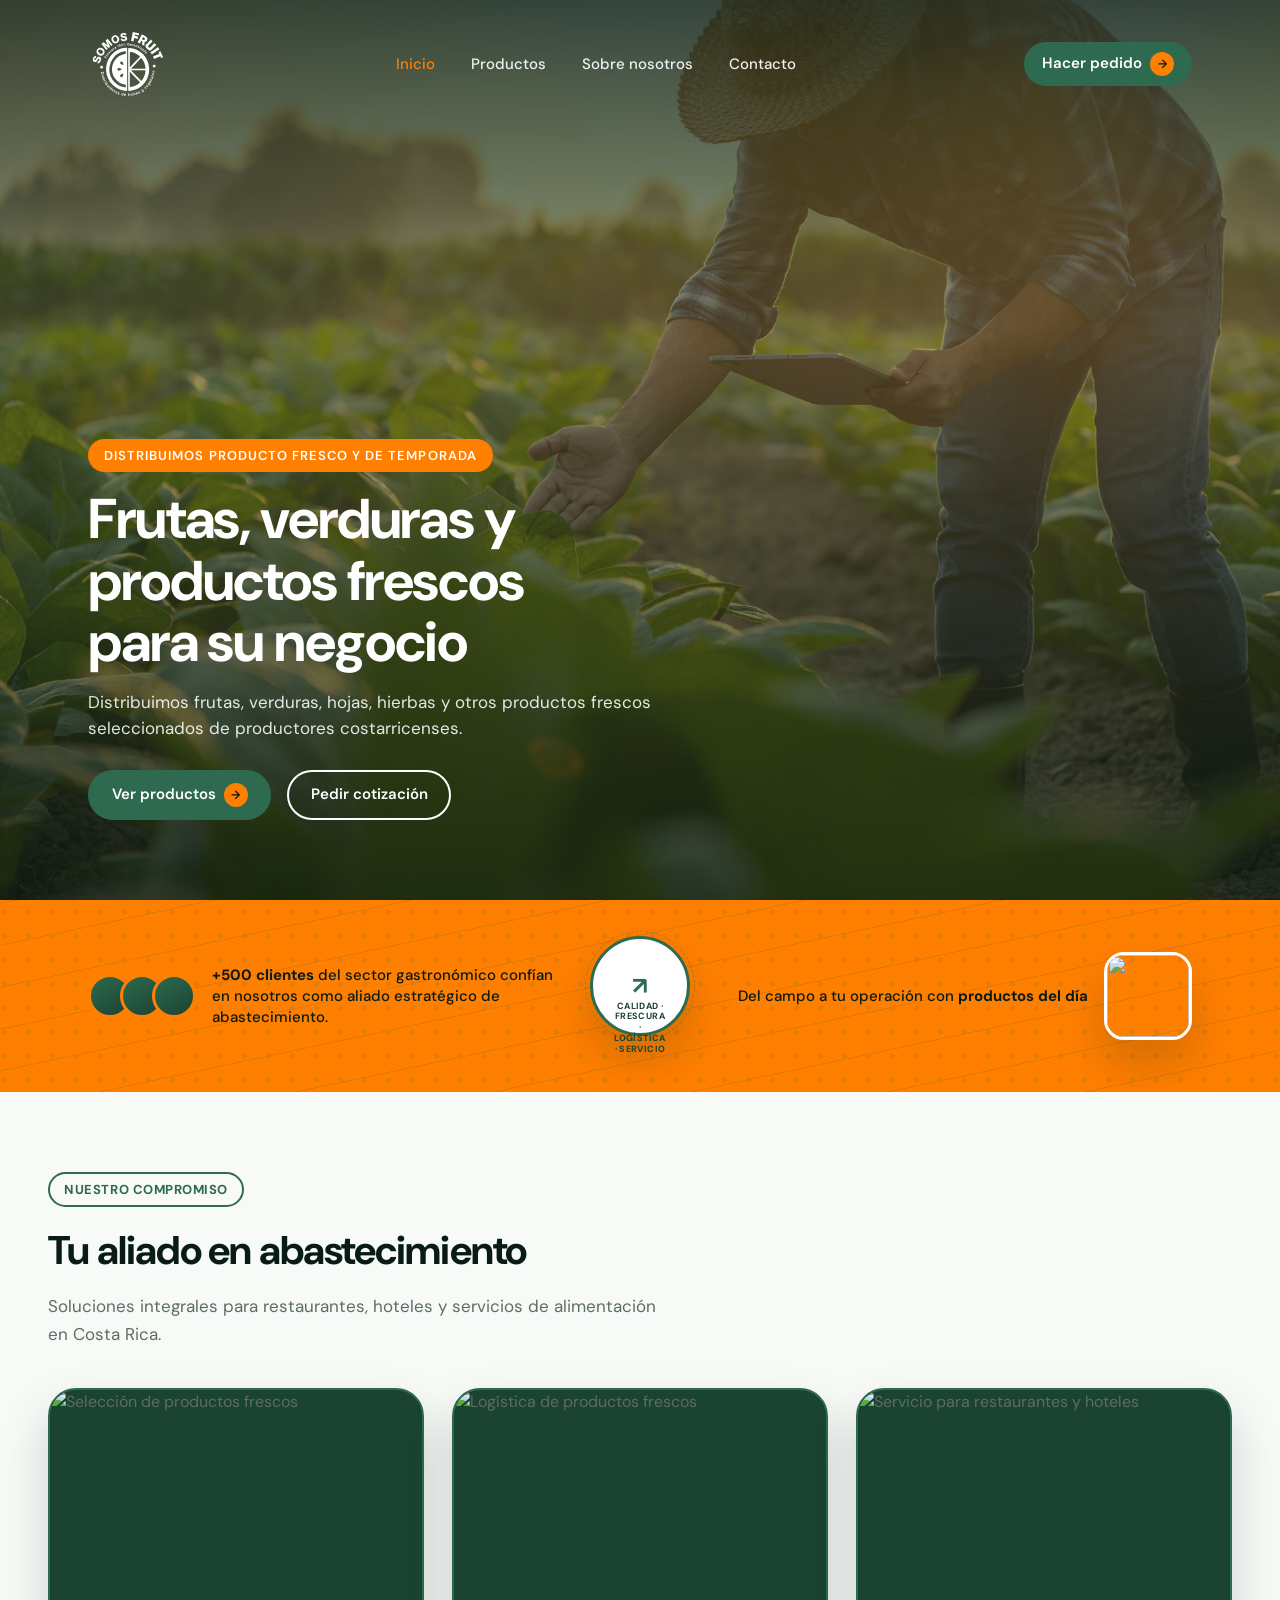
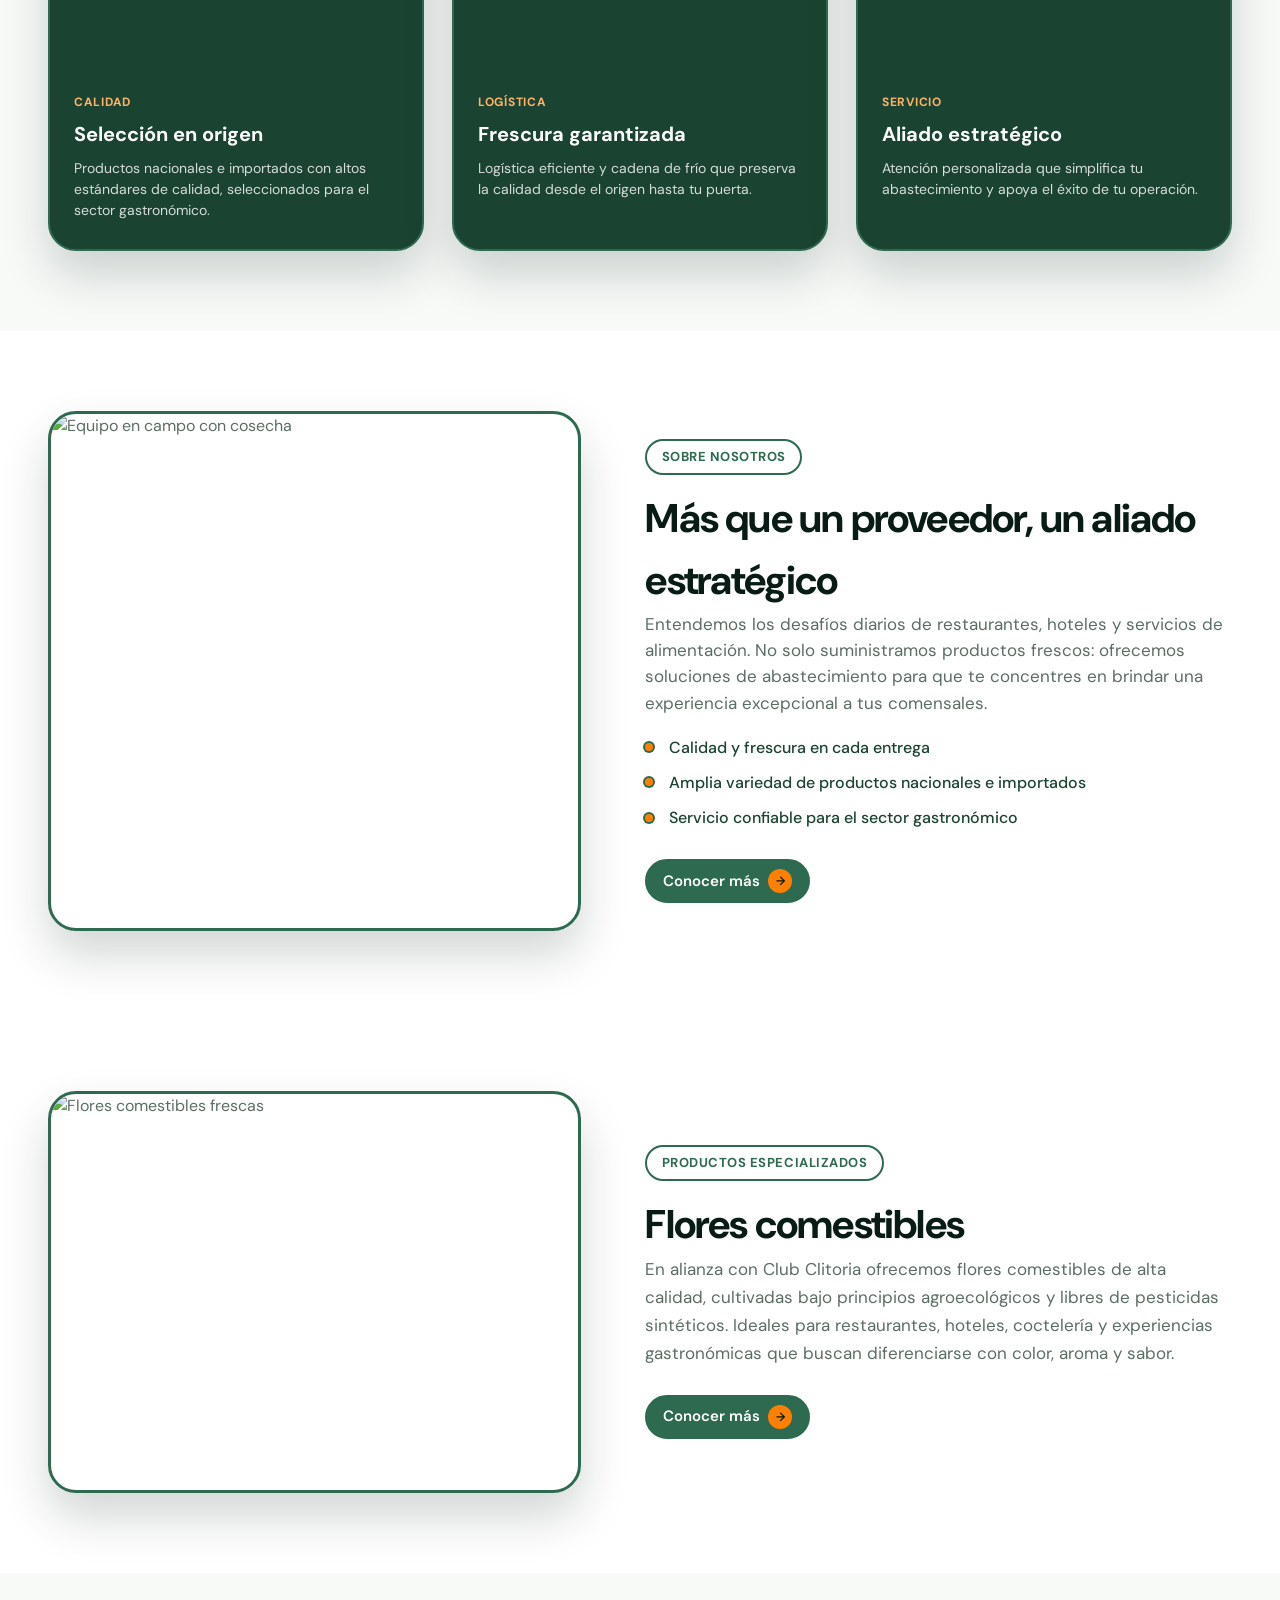
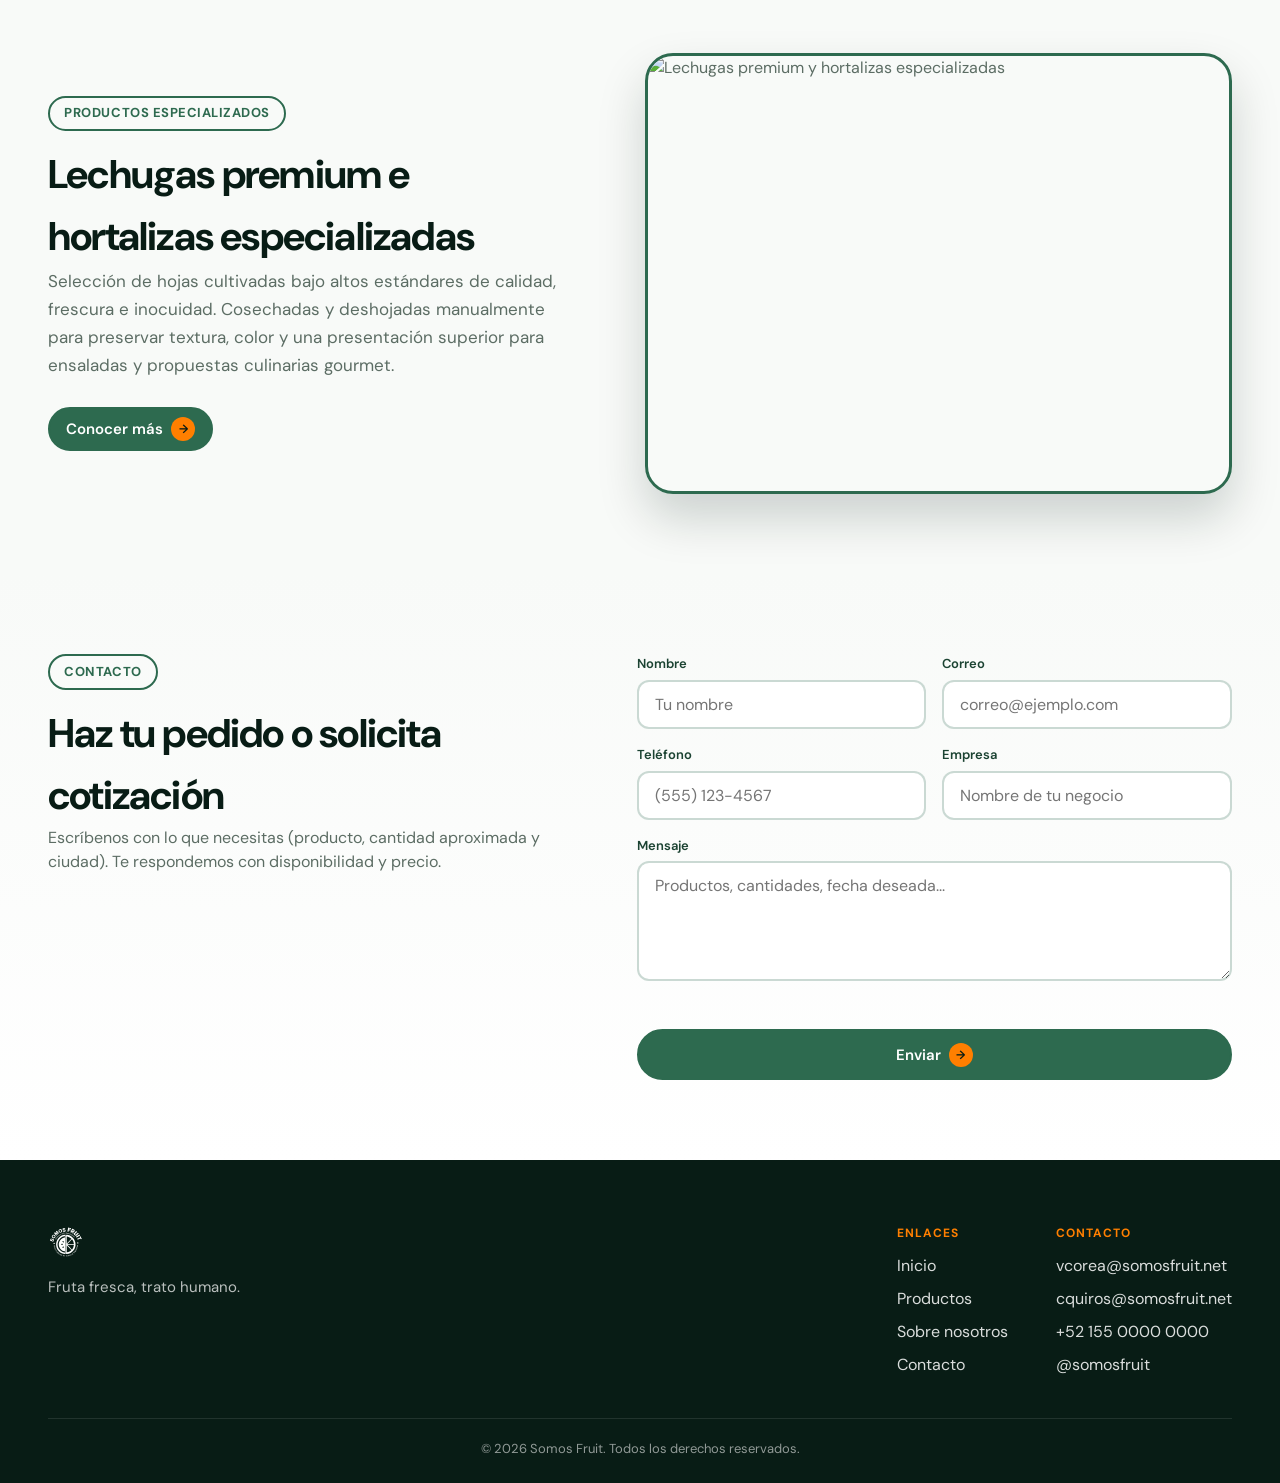
==== index.html @ c52de26c "Initial commit: Somos Fruit website and product catalog Static multi-page site for Costa Rican produ" ====
<!DOCTYPE html>
<html lang="es">
  <head>
    <meta charset="UTF-8" />
    <meta name="viewport" content="width=device-width, initial-scale=1.0" />
    <title>Somos Fruit — Fruta fresca y natural</title>
    <link rel="preconnect" href="https://fonts.googleapis.com" />
    <link rel="preconnect" href="https://fonts.gstatic.com" crossorigin />
    <link
      href="https://fonts.googleapis.com/css2?family=DM+Sans:ital,opsz,wght@0,9..40,400;0,9..40,500;0,9..40,600;0,9..40,700;1,9..40,400&display=swap"
      rel="stylesheet"
    />
    <link rel="stylesheet" href="styles.css" />
    <script src="https://js.hcaptcha.com/1/api.js" async defer></script>
  </head>
  <body>
    <header class="site-header" id="inicio">
      <nav class="nav" aria-label="Principal">
        <div class="nav__inner">
          <a href="index.html" class="nav__logo">
            <img src="Logo-Somos-Blanco.svg" alt="Somos Fruit" class="nav__logo-img" />
          </a>
          <a href="#contacto" class="nav__cta btn btn--primary">
            Hacer pedido
            <span class="btn__arrow" aria-hidden="true">→</span>
          </a>
          <button
            type="button"
            class="nav__toggle"
            aria-expanded="false"
            aria-controls="nav-menu"
            aria-label="Abrir menú"
          >
            <span></span><span></span><span></span>
          </button>
          <ul class="nav__links" id="nav-menu">
            <li><a href="#inicio" class="is-active">Inicio</a></li>
            <li><a href="productos.html">Productos</a></li>
            <li><a href="sobre-nosotros.html">Sobre nosotros</a></li>
            <li><a href="contacto.html">Contacto</a></li>
            <li class="nav__links-cta">
              <a href="contacto.html" class="btn btn--primary nav__cta-mobile">
                Hacer pedido
                <span class="btn__arrow" aria-hidden="true">→</span>
              </a>
            </li>
          </ul>
        </div>
      </nav>

      <section class="hero">
        <div class="hero__overlay"></div>
        <div class="hero__wrapper">
          <div class="hero__inner">
            <p class="hero__badge animate-on-scroll">Distribuimos producto fresco y de temporada</p>
            <h1 class="hero__title animate-on-scroll">Frutas, verduras y productos frescos <br> para su negocio
            </h1>
            <p class="hero__subtitle animate-on-scroll">
              Distribuimos frutas, verduras, hojas, hierbas y otros productos frescos seleccionados de productores costarricenses.
            </p>
            <div class="hero__actions animate-on-scroll">
              <a href="productos.html" class="btn btn--primary btn--lg">
                Ver productos
                <span class="btn__arrow" aria-hidden="true">→</span>
              </a>
              <a href="#contacto" class="btn btn--outline btn--lg">Pedir cotización</a>
            </div>
          </div>
        </div>
      </section>
    </header>

    <section class="values" aria-labelledby="values-heading">
      <div class="values__pattern" aria-hidden="true"></div>
      <div class="values__inner">
        <div class="values__block values__block--trust animate-on-scroll">
          <div class="values__avatars" aria-hidden="true">
            <span class="values__avatar"></span>
            <span class="values__avatar"></span>
            <span class="values__avatar"></span>
          </div>
          <p id="values-heading" class="values__text">
            <strong>+500 clientes</strong> del sector gastronómico confían en nosotros como aliado estratégico de abastecimiento.
          </p>
        </div>
        <div class="values__badge-wrap animate-on-scroll" aria-hidden="true">
          <div class="values__badge-circle">
            <span class="values__badge-center">↗</span>
            <span class="values__badge-caption">Calidad · Frescura · Logística · Servicio</span>
          </div>
        </div>
        <div class="values__block values__block--life animate-on-scroll">
          <p class="values__text values__text--right">
            Del campo a tu operación con <strong>productos del día</strong>
          </p>
          <div class="values__thumb">
            <img
              src="https://images.unsplash.com/photo-1610832958506-aa56368176cf?w=200&h=200&fit=crop&q=80"
              alt=""
              width="88"
              height="88"
              loading="lazy"
            />
          </div>
        </div>
      </div>
    </section>

    <section class="section products" id="productos">
      <div class="section__container">
        <div class="section__head animate-on-scroll">
          <p class="section__label">NUESTRO COMPROMISO</p>
          <h2 class="section__title">Tu aliado en abastecimiento</h2>
          <p class="section__subtitle">
            Soluciones integrales para restaurantes, hoteles y servicios de alimentación en Costa Rica.
          </p>
        </div>
        <div class="cards">
        <article class="card animate-on-scroll">
          <div class="card__media">
            <img
              src="https://images.unsplash.com/photo-1464226184884-fa280b87c399?w=600&h=400&fit=crop&q=80"
              alt="Selección de productos frescos"
              width="600"
              height="400"
              loading="lazy"
            />
          </div>
          <div class="card__body">
            <p class="card__tag">Calidad</p>
            <h3 class="card__title">Selección en origen</h3>
            <p class="card__desc">
              Productos nacionales e importados con altos estándares de calidad, seleccionados para el sector gastronómico.
            </p>
          </div>
        </article>
        <article class="card animate-on-scroll">
          <div class="card__media">
            <img
              src="https://images.unsplash.com/photo-1542838132-92c53300491e?w=600&h=400&fit=crop&q=80"
              alt="Logística de productos frescos"
              width="600"
              height="400"
              loading="lazy"
            />
          </div>
          <div class="card__body">
            <p class="card__tag">Logística</p>
            <h3 class="card__title">Frescura garantizada</h3>
            <p class="card__desc">
              Logística eficiente y cadena de frío que preserva la calidad desde el origen hasta tu puerta.
            </p>
          </div>
        </article>
        <article class="card animate-on-scroll">
          <div class="card__media">
            <img
              src="https://images.unsplash.com/photo-1559339352-11d035aa65de?w=600&h=400&fit=crop&q=80"
              alt="Servicio para restaurantes y hoteles"
              width="600"
              height="400"
              loading="lazy"
            />
          </div>
          <div class="card__body">
            <p class="card__tag">Servicio</p>
            <h3 class="card__title">Aliado estratégico</h3>
            <p class="card__desc">
              Atención personalizada que simplifica tu abastecimiento y apoya el éxito de tu operación.
            </p>
          </div>
        </article>
      </div>
      </div>
    </section>

    <section class="section about-preview" id="sobre-nosotros">
      <div class="section__container">
        <div class="about-preview__grid">
        <div class="about-preview__media animate-on-scroll">
          <img
            src="https://images.unsplash.com/photo-1464226184884-fa280b87c399?w=800&h=900&fit=crop&q=80"
            alt="Equipo en campo con cosecha"
            width="800"
            height="900"
            loading="lazy"
          />
        </div>
        <div class="about-preview__content animate-on-scroll">
          <p class="section__label">Sobre nosotros</p>
          <h2 class="section__title section__title--dark">Más que un proveedor, un aliado estratégico</h2>
          <p class="about-preview__lead">
            Entendemos los desafíos diarios de restaurantes, hoteles y servicios de alimentación.
            No solo suministramos productos frescos: ofrecemos soluciones de abastecimiento para
            que te concentres en brindar una experiencia excepcional a tus comensales.
          </p>
          <ul class="about-preview__list">
            <li>Calidad y frescura en cada entrega</li>
            <li>Amplia variedad de productos nacionales e importados</li>
            <li>Servicio confiable para el sector gastronómico</li>
          </ul>
          <a href="sobre-nosotros.html" class="btn btn--primary">
            Conocer más
            <span class="btn__arrow" aria-hidden="true">→</span>
          </a>
        </div>
      </div>
      </div>
    </section>

    <section class="section specialty-preview specialty-preview--flowers" id="flores-comestibles">
      <div class="section__container">
        <div class="specialty-preview__grid">
          <div class="specialty-preview__media animate-on-scroll">
            <img
              src="https://images.unsplash.com/photo-1490750967868-88aa4486c946?w=800&h=600&fit=crop&q=80"
              alt="Flores comestibles frescas"
              width="800"
              height="600"
              loading="lazy"
            />
          </div>
          <div class="specialty-preview__content animate-on-scroll">
            <p class="section__label">Productos especializados</p>
            <h2 class="section__title section__title--dark">Flores comestibles</h2>
            <p class="specialty-preview__text">
              En alianza con Club Clitoria ofrecemos flores comestibles de alta calidad,
              cultivadas bajo principios agroecológicos y libres de pesticidas sintéticos.
              Ideales para restaurantes, hoteles, coctelería y experiencias gastronómicas que
              buscan diferenciarse con color, aroma y sabor.
            </p>
            <a href="productos-especializados.html#flores-comestibles" class="btn btn--primary">
              Conocer más
              <span class="btn__arrow" aria-hidden="true">→</span>
            </a>
          </div>
        </div>
      </div>
    </section>

    <section class="section specialty-preview specialty-preview--alt specialty-preview--greens" id="lechugas-premium">
      <div class="section__container">
        <div class="specialty-preview__grid specialty-preview__grid--reverse">
          <div class="specialty-preview__media animate-on-scroll">
            <img
              src="https://images.unsplash.com/photo-1622206151226-18ca2c9ab4a1?w=800&h=600&fit=crop&q=80"
              alt="Lechugas premium y hortalizas especializadas"
              width="800"
              height="600"
              loading="lazy"
            />
          </div>
          <div class="specialty-preview__content animate-on-scroll">
            <p class="section__label">Productos especializados</p>
            <h2 class="section__title section__title--dark">Lechugas premium e hortalizas especializadas</h2>
            <p class="specialty-preview__text">
              Selección de hojas cultivadas bajo altos estándares de calidad, frescura e inocuidad.
              Cosechadas y deshojadas manualmente para preservar textura, color y una presentación
              superior para ensaladas y propuestas culinarias gourmet.
            </p>
            <a href="productos-especializados.html#lechugas-premium" class="btn btn--primary">
              Conocer más
              <span class="btn__arrow" aria-hidden="true">→</span>
            </a>
          </div>
        </div>
      </div>
    </section>

    <section class="section contact" id="contacto">
      <div class="contact__inner">
        <div class="contact__intro animate-on-scroll">
          <p class="section__label">Contacto</p>
          <h2 class="section__title section__title--dark">Haz tu pedido o solicita cotización</h2>
          <p class="contact__text">
            Escríbenos con lo que necesitas (producto, cantidad aproximada y ciudad). Te
            respondemos con disponibilidad y precio.
          </p>
        </div>
        <form class="contact__form animate-on-scroll" action="#" method="post" id="home-contact-form">
          <label class="field">
            <span class="field__label">Nombre</span>
            <input type="text" name="nombre" required autocomplete="name" placeholder="Tu nombre" />
          </label>
          <label class="field">
            <span class="field__label">Correo</span>
            <input
              type="email"
              name="email"
              required
              autocomplete="email"
              placeholder="correo@ejemplo.com"
            />
          </label>
          <label class="field">
            <span class="field__label">Teléfono</span>
            <input
              type="tel"
              name="telefono"
              required
              autocomplete="tel"
              placeholder="(555) 123-4567"
            />
          </label>
          <label class="field">
            <span class="field__label">Empresa</span>
            <input
              type="text"
              name="empresa"
              required
              autocomplete="organization"
              placeholder="Nombre de tu negocio"
            />
          </label>
          <label class="field field--full">
            <span class="field__label">Mensaje</span>
            <textarea name="mensaje" rows="4" required placeholder="Productos, cantidades, fecha deseada..."></textarea>
          </label>
          
          <div class="h-captcha field--full" data-sitekey="b0ec8d66-702e-4d8e-b1b2-dafee884635a"></div>
          
          <button type="submit" class="btn btn--primary btn--lg field--full">
            Enviar
            <span class="btn__arrow" aria-hidden="true">→</span>
          </button>
        </form>
      </div>
    </section>

    <footer class="footer">
      <div class="footer__inner">
        <div class="footer__brand">
          <a href="index.html" class="footer__logo">
            <img src="Logo-Somos-Blanco.svg" alt="Somos Fruit" class="footer__logo-img" />
          </a>
          <p class="footer__tagline">Fruta fresca, trato humano.</p>
        </div>
        <div class="footer__cols">
          <div>
            <p class="footer__heading">Enlaces</p>
            <ul class="footer__links">
              <li><a href="#inicio">Inicio</a></li>
              <li><a href="productos.html">Productos</a></li>
              <li><a href="sobre-nosotros.html">Sobre nosotros</a></li>
              <li><a href="contacto.html">Contacto</a></li>
            </ul>
          </div>
          <div>
            <p class="footer__heading">Contacto</p>
            <ul class="footer__links">
              <li><a href="mailto:vcorea@somosfruit.net">vcorea@somosfruit.net</a></li>
              <li><a href="mailto:cquiros@somosfruit.net">cquiros@somosfruit.net</a></li>
              <li><a href="tel:+525500000000">+52 155 0000 0000</a></li>
              <li><a href="https://instagram.com/somosfruit" target="_blank" rel="noopener">@somosfruit</a></li>
            </ul>
          </div>
        </div>
      </div>
      <p class="footer__legal">© <span id="year"></span> Somos Fruit. Todos los derechos reservados.</p>
    </footer>

    <script src="script.js"></script>
    <script>
      // Home contact form handling
      const homeContactForm = document.getElementById('home-contact-form');
      if (homeContactForm) {
        homeContactForm.addEventListener('submit', async function(e) {
          e.preventDefault();

          // Get hCaptcha response
          const hcaptchaResponse = hcaptcha.getResponse();
          
          if (!hcaptchaResponse) {
            alert('Por favor completa el captcha');
            return;
          }

          const formData = new FormData(homeContactForm);
          const submitBtn = homeContactForm.querySelector('button[type="submit"]');
          const originalText = submitBtn.innerHTML;

          submitBtn.disabled = true;
          submitBtn.textContent = 'Enviando...';

          const data = {
            nombre: formData.get('nombre'),
            email: formData.get('email'),
            telefono: formData.get('telefono'),
            empresa: formData.get('empresa'),
            mensaje: formData.get('mensaje')
          };

          // Use mailto as fallback
          const subject = encodeURIComponent(`Contacto desde web - ${data.nombre}`);
          const body = encodeURIComponent(`
Nombre: ${data.nombre}
Email: ${data.email}
Teléfono: ${data.telefono}
Empresa: ${data.empresa}

Mensaje:
${data.mensaje}
          `.trim());
          
          window.location.href = `mailto:vcorea@somosfruit.net?subject=${subject}&body=${body}`;
          
          setTimeout(() => {
            alert('Gracias por contactarnos. Te responderemos pronto.');
            homeContactForm.reset();
            hcaptcha.reset();
            submitBtn.disabled = false;
            submitBtn.innerHTML = originalText;
          }, 1000);
        });
      }
    </script>
  </body>
</html>
---- styles.css ----
:root {
  --green-dark: #1b4332;
  --green-mid: #2d6a4f;
  --green-deep: #081c15;
  --orange: #FF7F00;
  --orange-soft: #FFB366;
  --white: #ffffff;
  --gray-100: #f8faf8;
  --gray-600: #5c6d64;
  --radius-sm: 12px;
  --radius-md: 20px;
  --radius-lg: 28px;
  --font: "DM Sans", system-ui, sans-serif;
  --shadow-card: 0 24px 48px rgba(8, 28, 21, 0.18);
  --container-width: 1200px;
  --padding-x: clamp(1.25rem, 5vw, 3rem);
  --padding-y: clamp(3rem, 8vw, 5rem);
  --gap-section: clamp(2rem, 4vw, 2.5rem);
}

*,
*::before,
*::after {
  box-sizing: border-box;
}

html {
  scroll-behavior: smooth;
}

body {
  margin: 0;
  font-family: var(--font);
  font-size: 1rem;
  line-height: 1.55;
  color: var(--gray-600);
  background: var(--white);
  overflow-x: hidden;
}

/* ——— Scroll Animations ——— */
.animate-on-scroll {
  opacity: 0;
  transform: translateY(30px);
  transition: opacity 0.6s ease-out, transform 0.6s ease-out;
}

.animate-on-scroll.is-visible {
  opacity: 1;
  transform: translateY(0);
}

/* Stagger animations for child elements */
.animate-on-scroll:nth-child(1) { transition-delay: 0s; }
.animate-on-scroll:nth-child(2) { transition-delay: 0.1s; }
.animate-on-scroll:nth-child(3) { transition-delay: 0.2s; }
.animate-on-scroll:nth-child(4) { transition-delay: 0.3s; }
.animate-on-scroll:nth-child(5) { transition-delay: 0.4s; }
.animate-on-scroll:nth-child(6) { transition-delay: 0.5s; }

img {
  max-width: 100%;
  height: auto;
  display: block;
}

a {
  color: inherit;
  text-decoration: none;
}

ul {
  margin: 0;
  padding: 0;
  list-style: none;
}

/* ——— Header + Nav ——— */
.site-header {
  position: relative;
  min-height: 100vh;
  display: flex;
  flex-direction: column;
  background: var(--green-deep);
}

.nav {
  position: absolute;
  top: 0;
  left: 0;
  right: 0;
  z-index: 20;
  padding: 1.5rem 0;
}

@media (max-width: 900px) {
  .nav {
    padding: 1.25rem 0;
  }
}

.nav__inner {
  max-width: var(--container-width);
  margin: 0 auto;
  padding: 0 var(--padding-x);
  display: flex;
  align-items: center;
  justify-content: space-between;
  gap: 1rem;
}

.nav__logo {
  display: inline-flex;
  align-items: center;
  gap: 0.5rem;
  font-weight: 700;
  font-size: 1.125rem;
  color: var(--white);
  z-index: 2;
  order: 1;
}

.nav__logo-img {
  height: 80px;
  width: auto;
}

@media (max-width: 900px) {
  .nav__logo-img {
    height: 60px;
  }
}

@media (max-width: 640px) {
  .nav__logo-img {
    height: 50px;
  }
}

.nav__links {
  display: flex;
  align-items: center;
  gap: clamp(1.25rem, 3vw, 2.25rem);
  order: 2;
}

.nav__links a {
  color: rgba(255, 255, 255, 0.92);
  font-weight: 500;
  font-size: 0.9375rem;
  transition: color 0.2s;
}

.nav__links a:hover,
.nav__links a.is-active {
  color: var(--orange);
}

.nav__cta {
  flex-shrink: 0;
  order: 10;
}

@media (max-width: 900px) {
  .nav__cta {
    order: 2;
    font-size: 0.8125rem;
    padding: 0.4rem 0.75rem;
  }
  
  .nav__cta .btn__arrow {
    width: 1.25rem;
    height: 1.25rem;
    font-size: 0.625rem;
  }
}

.nav__toggle {
  display: none;
  flex-direction: column;
  gap: 6px;
  padding: 10px;
  background: transparent;
  border: 0;
  cursor: pointer;
  z-index: 2;
  order: 11;
}

@media (max-width: 900px) {
  .nav__toggle {
    order: 3;
  }
}

.nav__toggle span {
  display: block;
  width: 24px;
  height: 2px;
  background: var(--white);
  border-radius: 2px;
  transition: transform 0.2s, opacity 0.2s;
}

.nav.is-open .nav__toggle span:nth-child(1) {
  transform: translateY(8px) rotate(45deg);
}

.nav.is-open .nav__toggle span:nth-child(2) {
  opacity: 0;
}

.nav.is-open .nav__toggle span:nth-child(3) {
  transform: translateY(-8px) rotate(-45deg);
}

.nav__links-cta {
  display: none;
}

@media (max-width: 900px) {
  .nav__toggle {
    display: flex;
  }

  .nav__links {
    position: fixed;
    inset: 0;
    top: 0;
    flex-direction: column;
    justify-content: center;
    gap: 1.5rem;
    background: rgba(8, 28, 21, 0.97);
    font-size: 1.25rem;
    opacity: 0;
    pointer-events: none;
    transition: opacity 0.25s;
  }

  .nav.is-open .nav__links {
    opacity: 1;
    pointer-events: auto;
  }

  .nav__links-cta {
    margin-top: 0.5rem;
  }

  .nav__cta-mobile {
    width: 100%;
    max-width: 280px;
    justify-content: center;
  }

  .nav__links-cta {
    display: block;
  }
}

/* ——— Buttons ——— */
.btn {
  display: inline-flex;
  align-items: center;
  justify-content: center;
  gap: 0.5rem;
  padding: 0.5rem 1rem;
  border-radius: 999px;
  font-family: inherit;
  font-weight: 600;
  font-size: 0.9375rem;
  border: 2px solid transparent;
  cursor: pointer;
  transition: background 0.2s, color 0.2s, border-color 0.2s, transform 0.15s;
}

@media (max-width: 768px) {
  .btn {
    padding: 0.45rem 0.875rem;
    font-size: 0.875rem;
  }
}

.btn:active {
  transform: scale(0.98);
}

.btn--primary {
  background: var(--green-mid);
  color: var(--white);
  border-color: var(--green-mid);
}

.btn--primary:hover {
  background: #247a5a;
  border-color: #247a5a;
}

.btn__arrow {
  display: inline-flex;
  align-items: center;
  justify-content: center;
  width: 1.5rem;
  height: 1.5rem;
  border-radius: 50%;
  background: var(--orange);
  color: var(--green-deep);
  font-size: 0.75rem;
  line-height: 1;
}

.btn--outline {
  background: transparent;
  color: var(--orange);
  border-color: var(--orange);
}

.btn--outline:hover {
  background: rgba(255, 214, 10, 0.12);
}

.btn--lg {
  padding: 0.7rem 1.35rem;
}

@media (max-width: 768px) {
  .btn--lg {
    padding: 0.55rem 1.1rem;
  }
}

/* ——— Hero ——— */
.hero {
  position: relative;
  flex: 1;
  display: flex;
  align-items: flex-end;
  padding: clamp(6rem, 14vw, 10rem) 0 clamp(3rem, 8vw, 5rem);
  background-image: url("6924.jpg");
  background-size: cover;
  background-position: center;
}

.hero__wrapper {
  max-width: var(--container-width);
  margin: 0 auto;
  padding: 0 var(--padding-x);
  width: 100%;
  position: relative;
  z-index: 1;
}

.hero__overlay {
  position: absolute;
  inset: 0;
  background: linear-gradient(
    180deg,
    rgba(8, 28, 21, 0.82) 0%,
    rgba(27, 67, 50, 0.45) 38%,
    rgba(8, 28, 21, 0.75) 100%
  );
}

.hero__inner {
  max-width: 42rem;
}

.hero__badge {
  display: inline-block;
  margin: 0 0 1rem;
  padding: 0.4rem 1rem;
  border-radius: 999px;
  background: var(--orange);
  color: var(--white);
  font-size: 0.8125rem;
  font-weight: 600;
  text-transform: uppercase;
  letter-spacing: 0.08em;
}

.hero__title {
  margin: 0 0 1rem;
  font-size: clamp(2.25rem, 5vw, 3.5rem);
  font-weight: 700;
  line-height: 1.1;
  color: var(--white);
  letter-spacing: -0.02em;
}

.hero__subtitle {
  margin: 0 0 1.75rem;
  font-size: 1.0625rem;
  color: rgba(255, 255, 255, 0.88);
  max-width: 36rem;
}

.hero__actions {
  display: flex;
  flex-wrap: wrap;
  gap: 1rem;
}

.hero .btn--outline {
  color: var(--white);
  border-color: var(--white);
}

.hero .btn--outline:hover {
  background: rgba(255, 255, 255, 0.12);
  color: var(--white);
  border-color: var(--white);
}

@media (max-width: 480px) {
  .hero__actions {
    flex-direction: column;
    align-items: flex-start;
  }
  
  .hero__actions .btn {
    width: 100%;
    max-width: 300px;
  }
}

/* ——— Values bar ——— */
.values {
  position: relative;
  background: var(--orange);
  color: var(--green-deep);
  overflow-x: hidden;
}

.values__pattern {
  position: absolute;
  inset: 0;
  opacity: 0.12;
  background-image: repeating-linear-gradient(
      -12deg,
      transparent,
      transparent 40px,
      var(--green-dark) 40px,
      var(--green-dark) 41px
    ),
    radial-gradient(circle at 20% 50%, var(--green-mid) 0 2px, transparent 3px);
  background-size: 100% 100%, 24px 24px;
  pointer-events: none;
}

.values__inner {
  position: relative;
  display: grid;
  grid-template-columns: 1fr auto 1fr;
  align-items: center;
  gap: clamp(1rem, 3vw, 2rem);
  max-width: var(--container-width);
  margin: 0 auto;
  padding: clamp(1.5rem, 4vw, 2.25rem) var(--padding-x);
}

@media (max-width: 768px) {
  .values__inner {
    grid-template-columns: 1fr;
    text-align: center;
    padding: clamp(1.5rem, 4vw, 2.25rem) var(--padding-x);
  }

  .values__block {
    justify-content: center;
  }

  .values__block--life {
    flex-direction: column-reverse;
  }

  .values__text--right {
    text-align: center;
  }
}

.values__block {
  display: flex;
  align-items: center;
  gap: 1rem;
}

.values__block--life {
  justify-content: flex-end;
}

.values__avatars {
  display: flex;
  flex-shrink: 0;
}

.values__avatar {
  width: 44px;
  height: 44px;
  border-radius: 50%;
  border: 3px solid var(--orange);
  margin-left: -12px;
  background: linear-gradient(145deg, var(--green-mid), var(--green-dark));
}

.values__avatar:first-child {
  margin-left: 0;
}

.values__text {
  margin: 0;
  font-size: 0.9375rem;
  font-weight: 500;
  line-height: 1.4;
}

@media (max-width: 480px) {
  .values__text {
    font-size: 0.875rem;
  }
}

.values__text strong {
  font-weight: 700;
}

.values__badge-wrap {
  display: flex;
  justify-content: center;
  padding-bottom: 1.25rem;
}

.values__badge-circle {
  position: relative;
  width: 100px;
  height: 100px;
  border-radius: 50%;
  background: var(--white);
  border: 3px solid var(--green-mid);
  display: flex;
  flex-direction: column;
  align-items: center;
  justify-content: center;
  gap: 0.15rem;
  box-shadow: var(--shadow-card);
  outline: 1px dashed rgba(45, 106, 79, 0.35);
  outline-offset: 4px;
}

.values__badge-center {
  font-size: 1.5rem;
  color: var(--green-mid);
  font-weight: 700;
  line-height: 1;
}

.values__badge-caption {
  position: absolute;
  bottom: -1.35rem;
  left: 50%;
  transform: translateX(-50%);
  font-size: 0.5625rem;
  font-weight: 700;
  text-transform: uppercase;
  letter-spacing: 0.04em;
  color: var(--green-dark);
  max-width: 140px;
  text-align: center;
  line-height: 1.2;
}

.values__thumb {
  flex-shrink: 0;
  width: 88px;
  height: 88px;
  border-radius: var(--radius-md);
  overflow: hidden;
  border: 3px solid var(--white);
  box-shadow: var(--shadow-card);
}

.values__thumb img {
  width: 100%;
  height: 100%;
  object-fit: cover;
}

/* ——— Sections ——— */
.section {
  padding: var(--padding-y) var(--padding-x);
}

.section__container {
  max-width: var(--container-width);
  margin: 0 auto;
  width: 100%;
}

.section__head {
  margin: 0 0 var(--gap-section);
}

.section__label {
  display: inline-block;
  margin: 0 0 0.75rem;
  padding: 0.35rem 0.9rem;
  border-radius: 999px;
  border: 2px solid var(--green-mid);
  color: var(--green-mid);
  font-size: 0.8125rem;
  font-weight: 700;
  text-transform: uppercase;
  letter-spacing: 0.04em;
}

.section__title {
  margin: 0;
  font-size: clamp(1.75rem, 3.5vw, 2.5rem);
  font-weight: 700;
  color: var(--green-deep);
  letter-spacing: -0.02em;
  max-width: 32ch;
}

.section__title--dark {
  color: var(--green-deep);
}

.section__subtitle {
  margin: 0.75rem 0 0;
  max-width: 52ch;
  font-size: 1.0625rem;
  line-height: 1.6;
  color: var(--gray-600);
}

.section__head .section__subtitle {
  margin-left: 0;
  margin-right: 0;
}

/* ——— Product cards ——— */
.products {
  background: var(--gray-100);
}

.cards {
  display: grid;
  grid-template-columns: repeat(3, 1fr);
  gap: clamp(1.25rem, 3vw, 1.75rem);
}

@media (max-width: 900px) {
  .cards {
    grid-template-columns: 1fr;
  }
}

.card {
  border-radius: var(--radius-lg);
  overflow: hidden;
  background: var(--green-dark);
  border: 2px solid var(--green-mid);
  box-shadow: var(--shadow-card);
  display: flex;
  flex-direction: column;
}

.card__media {
  aspect-ratio: 4 / 3;
  overflow: hidden;
}

.card__media img {
  width: 100%;
  height: 100%;
  object-fit: cover;
  transition: transform 0.45s ease;
}

.card:hover .card__media img {
  transform: scale(1.05);
}

.card__body {
  padding: 1.5rem 1.5rem 1.75rem;
  flex: 1;
  display: flex;
  flex-direction: column;
}

.card__tag {
  margin: 0 0 0.5rem;
  font-size: 0.75rem;
  font-weight: 700;
  text-transform: uppercase;
  letter-spacing: 0.06em;
  color: var(--orange-soft);
}

.card__title {
  margin: 0 0 0.5rem;
  font-size: 1.25rem;
  font-weight: 700;
  color: var(--white);
}

.card__desc {
  margin: 0;
  font-size: 0.875rem;
  color: rgba(255, 255, 255, 0.82);
  line-height: 1.5;
}

/* ——— About preview ——— */
.about-preview__grid {
  display: grid;
  grid-template-columns: minmax(0, 1fr) minmax(0, 1.1fr);
  gap: clamp(2rem, 5vw, 4rem);
  align-items: center;
}

@media (max-width: 768px) {
  .about-preview__grid {
    grid-template-columns: 1fr;
  }
}

.about-preview__media {
  border-radius: var(--radius-lg);
  overflow: hidden;
  border: 3px solid var(--green-mid);
  box-shadow: var(--shadow-card);
  max-height: 520px;
}

.about-preview__media img {
  width: 100%;
  height: 100%;
  object-fit: cover;
  min-height: 280px;
}

.about-preview__lead {
  font-size: 1.0625rem;
  margin: 0 0 1.25rem;
  color: var(--gray-600);
}

.about-preview__list {
  margin: 0 0 1.75rem;
  padding: 0;
  list-style: none;
}

.about-preview__list li {
  position: relative;
  padding-left: 1.5rem;
  margin-bottom: 0.65rem;
  font-weight: 500;
  color: var(--green-dark);
}

.about-preview__list li::before {
  content: "";
  position: absolute;
  left: 0;
  top: 0.45em;
  width: 8px;
  height: 8px;
  border-radius: 50%;
  background: var(--orange);
  box-shadow: 0 0 0 2px var(--green-mid);
}

/* ——— Specialty preview (home) ——— */
.specialty-preview {
  background: var(--white);
}

.specialty-preview--alt {
  background: var(--gray-100);
}

.specialty-preview__grid {
  display: grid;
  grid-template-columns: minmax(0, 1fr) minmax(0, 1.1fr);
  gap: clamp(2rem, 5vw, 4rem);
  align-items: center;
}

.specialty-preview__grid--reverse .specialty-preview__media {
  order: 2;
}

.specialty-preview__grid--reverse .specialty-preview__content {
  order: 1;
}

@media (max-width: 768px) {
  .specialty-preview__grid,
  .specialty-preview__grid--reverse {
    grid-template-columns: 1fr;
  }

  .specialty-preview__grid--reverse .specialty-preview__media,
  .specialty-preview__grid--reverse .specialty-preview__content {
    order: unset;
  }
}

.specialty-preview__media {
  border-radius: var(--radius-lg);
  overflow: hidden;
  border: 3px solid var(--green-mid);
  box-shadow: var(--shadow-card);
}

.specialty-preview__media img {
  width: 100%;
  height: 100%;
  object-fit: cover;
  min-height: 280px;
  display: block;
}

.specialty-preview__text {
  margin: 0 0 1.75rem;
  font-size: 1.0625rem;
  line-height: 1.65;
  color: var(--gray-600);
}

/* ——— Contact ——— */
.contact {
  background: linear-gradient(180deg, var(--gray-100) 0%, var(--white) 100%);
}

.contact__inner {
  max-width: var(--container-width);
  margin: 0 auto;
  display: grid;
  gap: 2rem;
  width: 100%;
}

@media (min-width: 700px) {
  .contact__inner {
    grid-template-columns: 1fr 1.1fr;
    align-items: start;
    gap: 3rem;
  }
}

.contact__text {
  margin: 0;
  font-size: 1rem;
}

.contact__form {
  display: grid;
  grid-template-columns: 1fr;
  gap: 1rem;
}

@media (min-width: 500px) {
  .contact__form {
    grid-template-columns: 1fr 1fr;
  }
}

.field {
  display: flex;
  flex-direction: column;
  gap: 0.35rem;
  min-width: 0;
}

.field--full {
  grid-column: 1 / -1;
}

.field__label {
  font-size: 0.8125rem;
  font-weight: 600;
  color: var(--green-dark);
}

.field input,
.field textarea {
  width: 100%;
  font-family: inherit;
  font-size: 1rem;
  padding: 0.75rem 1rem;
  border-radius: var(--radius-sm);
  border: 2px solid rgba(45, 106, 79, 0.25);
  background: var(--white);
  transition: border-color 0.2s;
}

.field input:focus,
.field textarea:focus {
  outline: none;
  border-color: var(--green-mid);
}

.field textarea {
  resize: vertical;
  min-height: 120px;
  max-width: 100%;
}

/* ——— Footer ——— */
.footer {
  background: var(--green-deep);
  color: rgba(255, 255, 255, 0.85);
  padding: clamp(2.5rem, 6vw, 4rem) var(--padding-x) 1.5rem;
}

.footer__inner {
  max-width: var(--container-width);
  margin: 0 auto;
  display: flex;
  flex-wrap: wrap;
  justify-content: space-between;
  gap: 2rem;
  padding-bottom: 2rem;
  border-bottom: 1px solid rgba(255, 255, 255, 0.1);
}

.footer__logo {
  display: inline-flex;
  align-items: center;
  gap: 0.5rem;
  font-weight: 700;
  font-size: 1.125rem;
  color: var(--white);
}

.footer__logo-img {
  height: 36px;
  width: auto;
}

@media (max-width: 640px) {
  .footer__logo-img {
    height: 30px;
  }
}

.footer__tagline {
  margin: 0.5rem 0 0;
  font-size: 0.9375rem;
  opacity: 0.85;
}

.footer__cols {
  display: flex;
  gap: 3rem;
}

.footer__heading {
  margin: 0 0 0.75rem;
  font-size: 0.75rem;
  text-transform: uppercase;
  letter-spacing: 0.08em;
  color: var(--orange);
  font-weight: 700;
}

.footer__links li {
  margin-bottom: 0.5rem;
}

.footer__links a:hover {
  color: var(--orange);
}

.footer__legal {
  max-width: var(--container-width);
  margin: 1.25rem auto 0;
  text-align: center;
  font-size: 0.8125rem;
  opacity: 0.65;
}

@media (max-width: 640px) {
  .footer__cols {
    flex-direction: column;
    gap: 1.5rem;
  }
}

/* ——— hCaptcha Styling ——— */
.h-captcha {
  margin: 0.5rem 0;
}

@media (max-width: 640px) {
  .h-captcha {
    transform: scale(0.85);
    transform-origin: 0 0;
  }
}

/* ——— Cart Badge (hidden) ——— */
.cart-badge {
  display: none !important;
  position: fixed;
  bottom: 2rem;
  right: 2rem;
  z-index: 100;
}

@media (max-width: 640px) {
  .cart-badge {
    bottom: 1rem;
    right: 1rem;
  }
}

.cart-badge__button {
  position: relative;
  width: 60px;
  height: 60px;
  border-radius: 50%;
  background: var(--green-mid);
  color: var(--white);
  border: 0;
  box-shadow: 0 8px 24px rgba(8, 28, 21, 0.3);
  cursor: pointer;
  display: flex;
  align-items: center;
  justify-content: center;
  font-size: 1.5rem;
  transition: all 0.2s;
  text-decoration: none;
}

.cart-badge__button:hover {
  background: var(--green-dark);
  transform: scale(1.05);
}

.cart-badge__button:active {
  transform: scale(0.95);
}

.cart-badge__count {
  position: absolute;
  top: -4px;
  right: -4px;
  width: 24px;
  height: 24px;
  border-radius: 50%;
  background: var(--orange);
  color: var(--green-deep);
  font-size: 0.75rem;
  font-weight: 700;
  display: flex;
  align-items: center;
  justify-content: center;
  border: 2px solid var(--white);
}
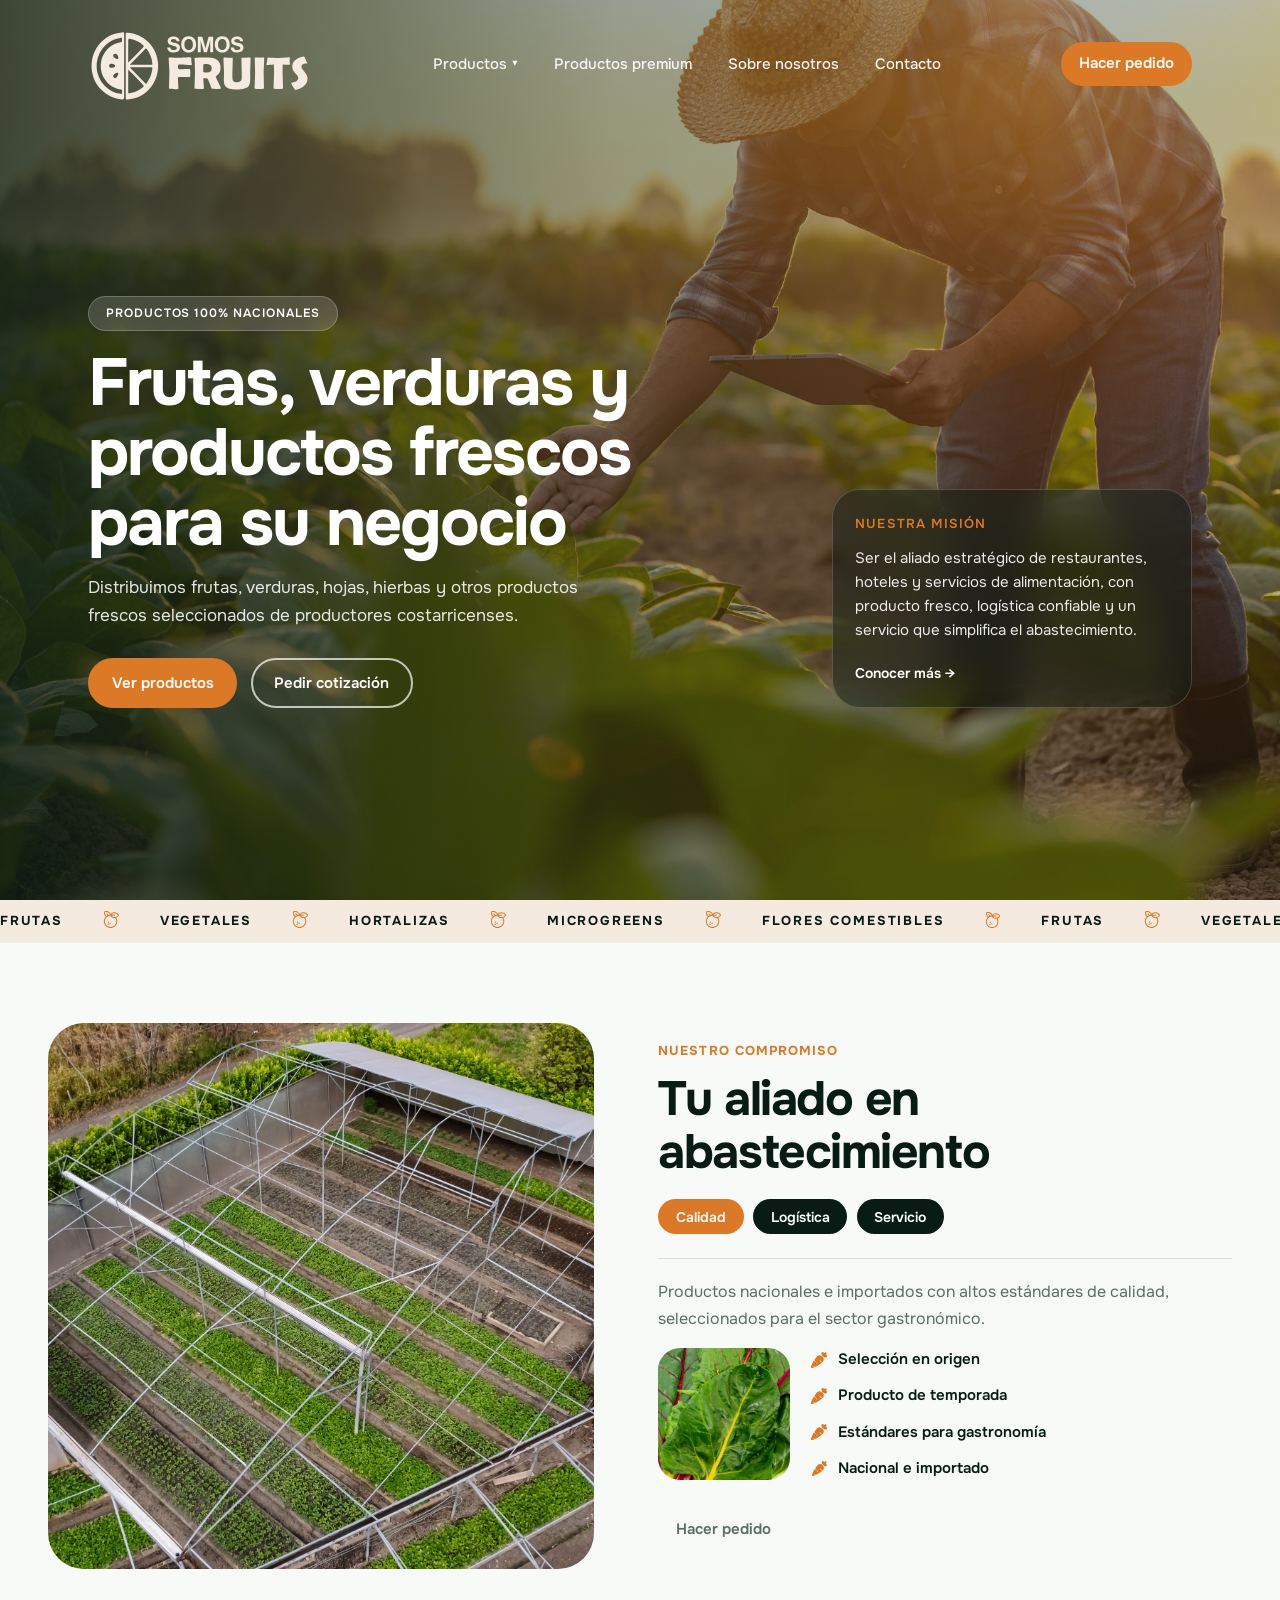
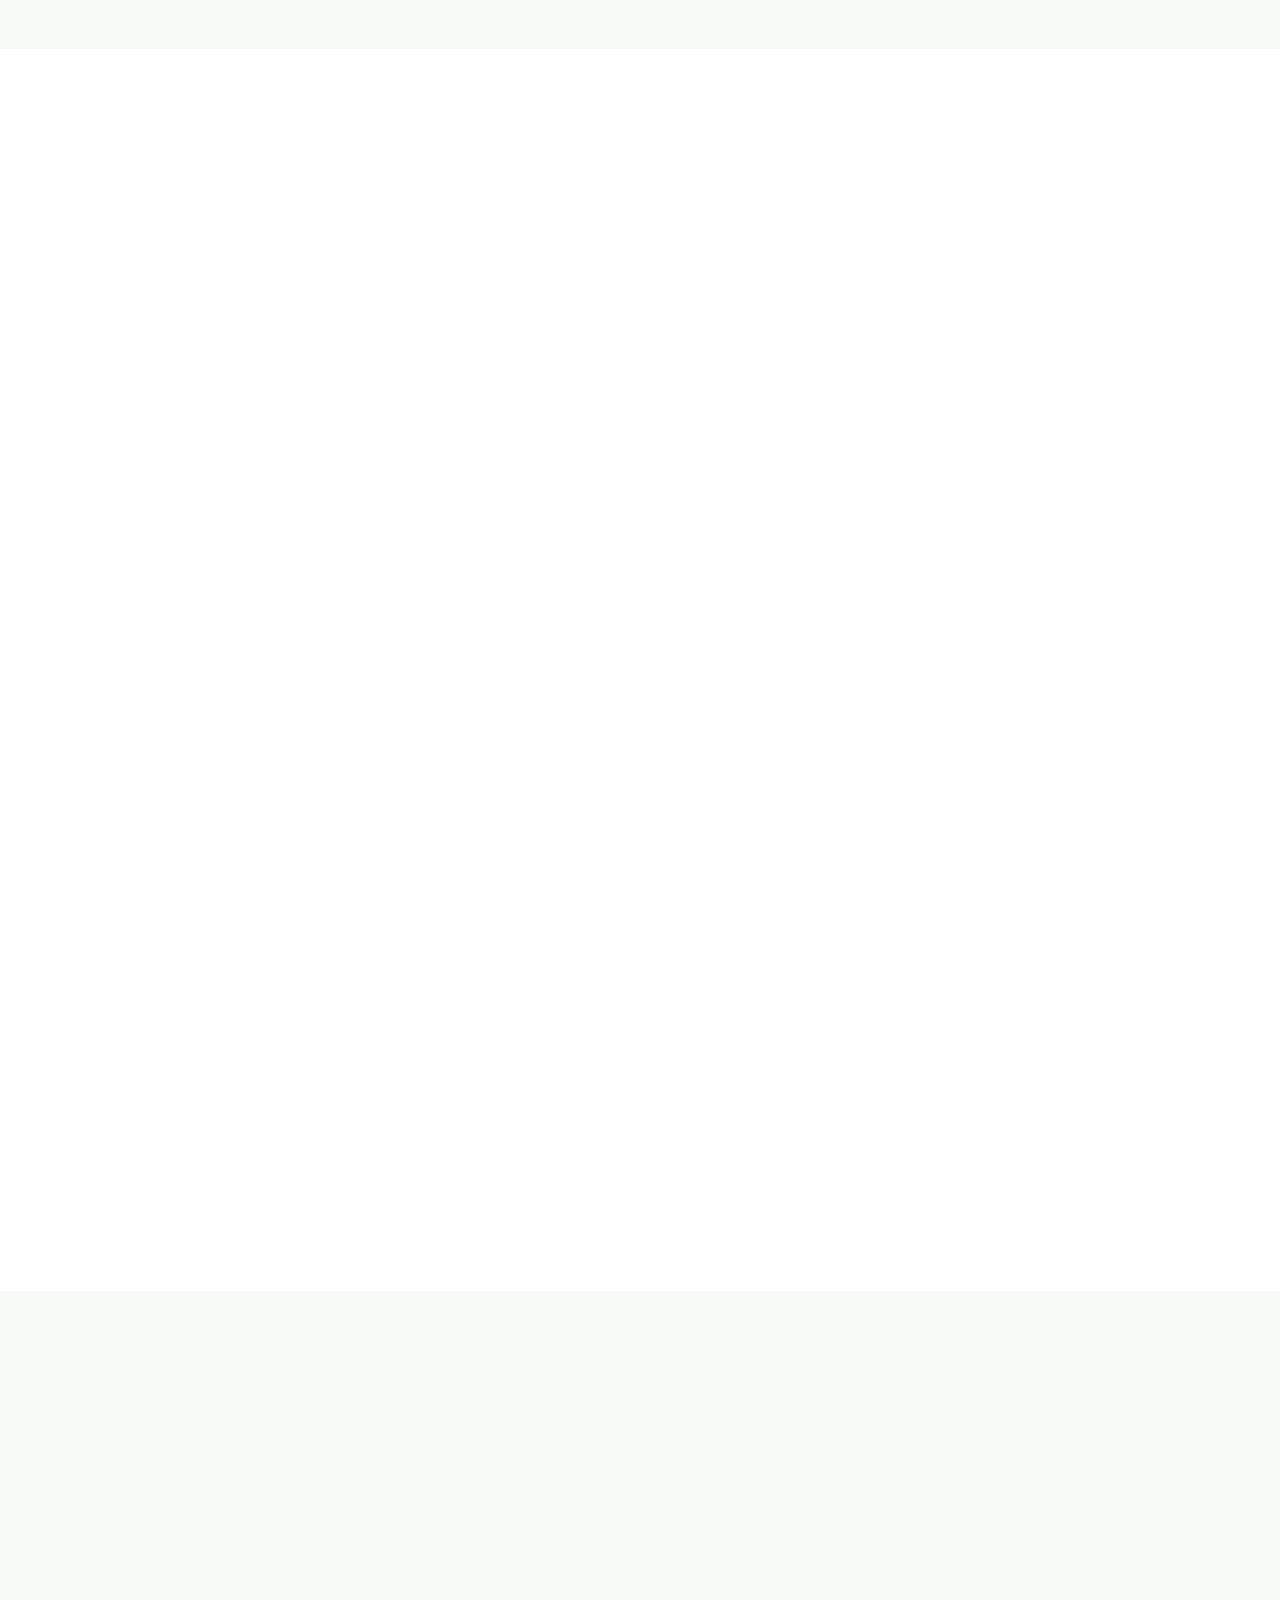
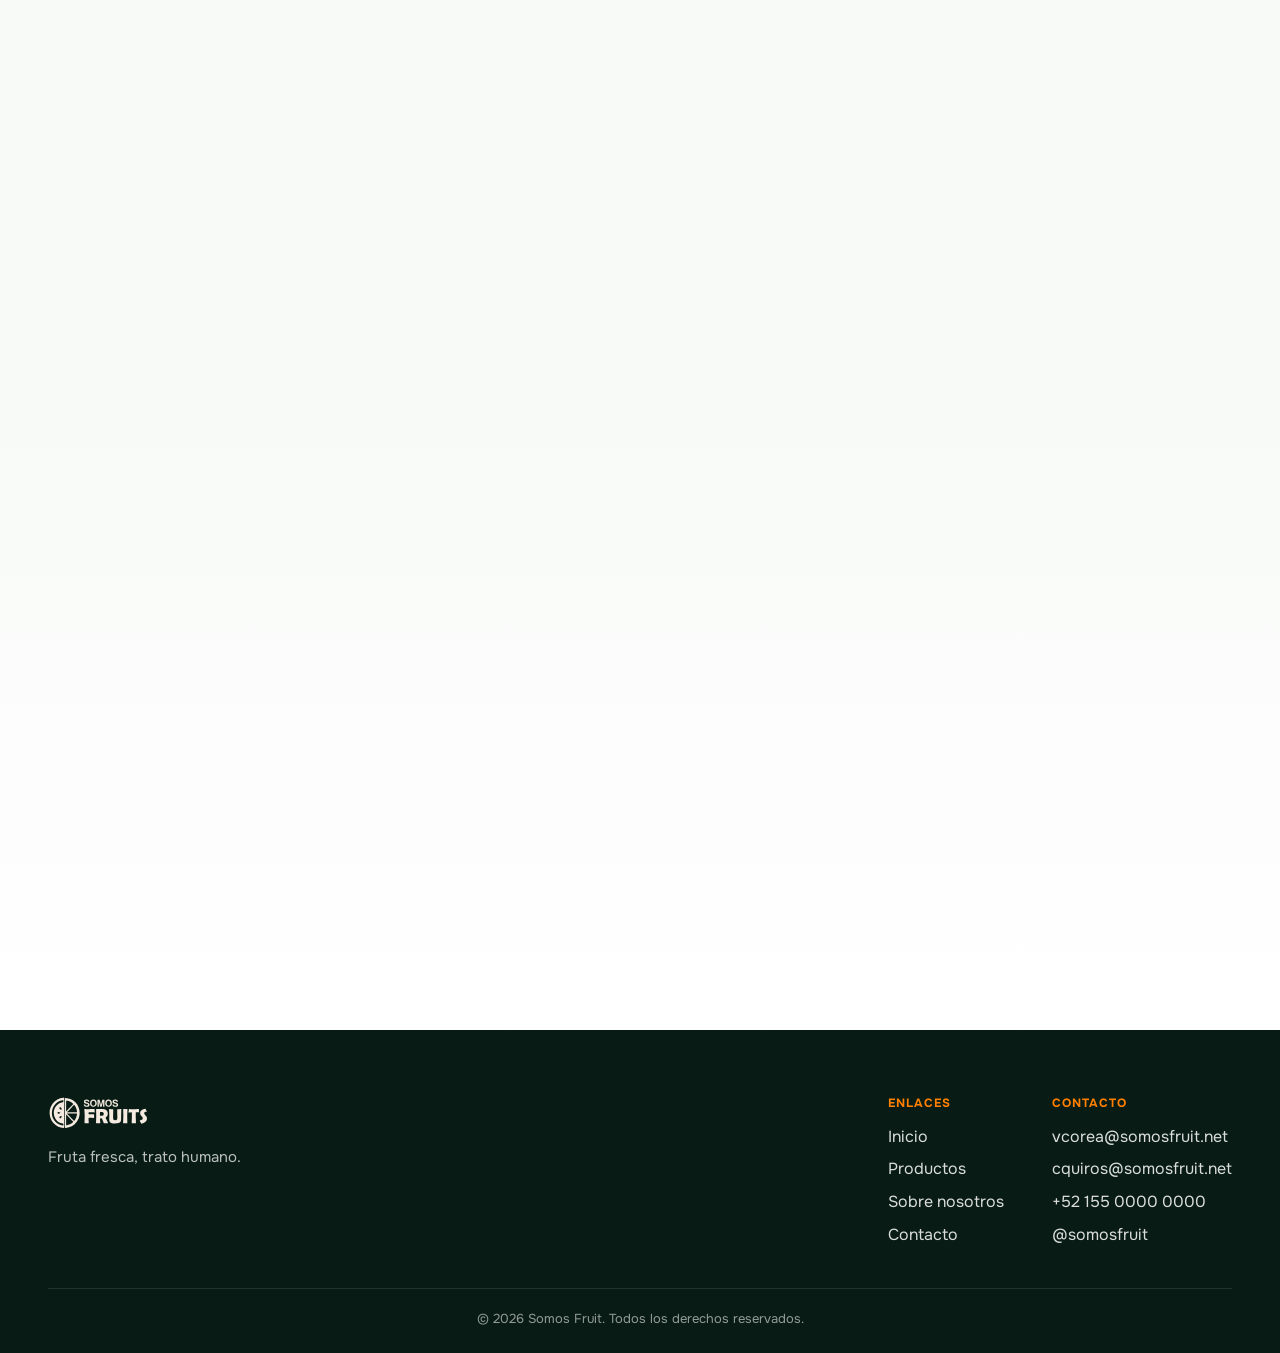
==== commit cf57b094: "Refresh the homepage and tidy unused catalog assets. Move site images into assets/, drop unused prod" ====
--- a/index.html
+++ b/index.html
@@ -7,7 +7,7 @@
     <link rel="preconnect" href="https://fonts.googleapis.com" />
     <link rel="preconnect" href="https://fonts.gstatic.com" crossorigin />
     <link
-      href="https://fonts.googleapis.com/css2?family=DM+Sans:ital,opsz,wght@0,9..40,400;0,9..40,500;0,9..40,600;0,9..40,700;1,9..40,400&display=swap"
+      href="https://fonts.googleapis.com/css2?family=Onest:wght@400;500;600;700&display=swap"
       rel="stylesheet"
     />
     <link rel="stylesheet" href="styles.css" />
@@ -18,12 +18,9 @@
       <nav class="nav" aria-label="Principal">
         <div class="nav__inner">
           <a href="index.html" class="nav__logo">
-            <img src="Logo-Somos-Blanco.svg" alt="Somos Fruit" class="nav__logo-img" />
+            <img src="assets/Logo-Somos-Blanco.svg" alt="Somos Fruit" class="nav__logo-img" />
           </a>
-          <a href="#contacto" class="nav__cta btn btn--primary">
-            Hacer pedido
-            <span class="btn__arrow" aria-hidden="true">→</span>
-          </a>
+          <a href="#contacto" class="nav__cta btn btn--hero">Hacer pedido</a>
           <button
             type="button"
             class="nav__toggle"
@@ -34,15 +31,21 @@
             <span></span><span></span><span></span>
           </button>
           <ul class="nav__links" id="nav-menu">
-            <li><a href="#inicio" class="is-active">Inicio</a></li>
-            <li><a href="productos.html">Productos</a></li>
+            <li class="nav__dropdown">
+              <button type="button" class="nav__dropdown-toggle" aria-expanded="false" aria-haspopup="true">
+                Productos <span class="nav__dropdown-caret" aria-hidden="true">▾</span>
+              </button>
+              <ul class="nav__dropdown-menu">
+                <li><a href="productos.html">Todos</a></li>
+                <li><a href="productos.html?q=flor%20comestible">Flores comestibles</a></li>
+                <li><a href="productos.html?categoria=microgreens">Microgreens</a></li>
+              </ul>
+            </li>
+            <li><a href="productos.html?linea=premium">Productos premium</a></li>
             <li><a href="sobre-nosotros.html">Sobre nosotros</a></li>
             <li><a href="contacto.html">Contacto</a></li>
             <li class="nav__links-cta">
-              <a href="contacto.html" class="btn btn--primary nav__cta-mobile">
-                Hacer pedido
-                <span class="btn__arrow" aria-hidden="true">→</span>
-              </a>
+              <a href="contacto.html" class="btn btn--hero nav__cta-mobile">Hacer pedido</a>
             </li>
           </ul>
         </div>
@@ -51,126 +54,135 @@
       <section class="hero">
         <div class="hero__overlay"></div>
         <div class="hero__wrapper">
-          <div class="hero__inner">
-            <p class="hero__badge animate-on-scroll">Distribuimos producto fresco y de temporada</p>
-            <h1 class="hero__title animate-on-scroll">Frutas, verduras y productos frescos <br> para su negocio
-            </h1>
-            <p class="hero__subtitle animate-on-scroll">
+          <div class="hero__copy animate-on-scroll">
+            <p class="hero__badge">Productos 100% nacionales</p>
+            <h1 class="hero__title">Frutas, verduras y productos frescos para su negocio</h1>
+            <p class="hero__subtitle">
               Distribuimos frutas, verduras, hojas, hierbas y otros productos frescos seleccionados de productores costarricenses.
             </p>
-            <div class="hero__actions animate-on-scroll">
-              <a href="productos.html" class="btn btn--primary btn--lg">
-                Ver productos
-                <span class="btn__arrow" aria-hidden="true">→</span>
-              </a>
+            <div class="hero__actions">
+              <a href="productos.html" class="btn btn--hero btn--lg">Ver productos</a>
               <a href="#contacto" class="btn btn--outline btn--lg">Pedir cotización</a>
             </div>
           </div>
+          <aside class="hero__panel animate-on-scroll">
+            <div class="hero__panel-float">
+              <p class="hero__panel-label">Nuestra misión</p>
+              <p class="hero__panel-text">
+                Ser el aliado estratégico de restaurantes, hoteles y servicios de alimentación, con producto fresco, logística confiable y un servicio que simplifica el abastecimiento.
+              </p>
+              <a href="sobre-nosotros.html" class="hero__panel-link">Conocer más →</a>
+            </div>
+          </aside>
         </div>
       </section>
     </header>
 
-    <section class="values" aria-labelledby="values-heading">
-      <div class="values__pattern" aria-hidden="true"></div>
-      <div class="values__inner">
-        <div class="values__block values__block--trust animate-on-scroll">
-          <div class="values__avatars" aria-hidden="true">
-            <span class="values__avatar"></span>
-            <span class="values__avatar"></span>
-            <span class="values__avatar"></span>
-          </div>
-          <p id="values-heading" class="values__text">
-            <strong>+500 clientes</strong> del sector gastronómico confían en nosotros como aliado estratégico de abastecimiento.
-          </p>
-        </div>
-        <div class="values__badge-wrap animate-on-scroll" aria-hidden="true">
-          <div class="values__badge-circle">
-            <span class="values__badge-center">↗</span>
-            <span class="values__badge-caption">Calidad · Frescura · Logística · Servicio</span>
-          </div>
-        </div>
-        <div class="values__block values__block--life animate-on-scroll">
-          <p class="values__text values__text--right">
-            Del campo a tu operación con <strong>productos del día</strong>
-          </p>
-          <div class="values__thumb">
-            <img
-              src="https://images.unsplash.com/photo-1610832958506-aa56368176cf?w=200&h=200&fit=crop&q=80"
-              alt=""
-              width="88"
-              height="88"
-              loading="lazy"
-            />
-          </div>
-        </div>
-      </div>
-    </section>
-
-    <section class="section products" id="productos">
-      <div class="section__container">
-        <div class="section__head animate-on-scroll">
-          <p class="section__label">NUESTRO COMPROMISO</p>
-          <h2 class="section__title">Tu aliado en abastecimiento</h2>
-          <p class="section__subtitle">
-            Soluciones integrales para restaurantes, hoteles y servicios de alimentación en Costa Rica.
-          </p>
-        </div>
-        <div class="cards">
-        <article class="card animate-on-scroll">
-          <div class="card__media">
-            <img
-              src="https://images.unsplash.com/photo-1464226184884-fa280b87c399?w=600&h=400&fit=crop&q=80"
-              alt="Selección de productos frescos"
-              width="600"
-              height="400"
-              loading="lazy"
-            />
-          </div>
-          <div class="card__body">
-            <p class="card__tag">Calidad</p>
-            <h3 class="card__title">Selección en origen</h3>
-            <p class="card__desc">
-              Productos nacionales e importados con altos estándares de calidad, seleccionados para el sector gastronómico.
-            </p>
-          </div>
-        </article>
-        <article class="card animate-on-scroll">
-          <div class="card__media">
-            <img
-              src="https://images.unsplash.com/photo-1542838132-92c53300491e?w=600&h=400&fit=crop&q=80"
-              alt="Logística de productos frescos"
-              width="600"
-              height="400"
-              loading="lazy"
-            />
-          </div>
-          <div class="card__body">
-            <p class="card__tag">Logística</p>
-            <h3 class="card__title">Frescura garantizada</h3>
-            <p class="card__desc">
-              Logística eficiente y cadena de frío que preserva la calidad desde el origen hasta tu puerta.
-            </p>
-          </div>
-        </article>
-        <article class="card animate-on-scroll">
-          <div class="card__media">
-            <img
-              src="https://images.unsplash.com/photo-1559339352-11d035aa65de?w=600&h=400&fit=crop&q=80"
-              alt="Servicio para restaurantes y hoteles"
-              width="600"
-              height="400"
-              loading="lazy"
-            />
-          </div>
-          <div class="card__body">
-            <p class="card__tag">Servicio</p>
-            <h3 class="card__title">Aliado estratégico</h3>
-            <p class="card__desc">
-              Atención personalizada que simplifica tu abastecimiento y apoya el éxito de tu operación.
-            </p>
-          </div>
-        </article>
-      </div>
+    <section class="values" aria-label="Categorías de producto">
+      <div class="values__marquee">
+        <div class="values__track">
+          <span>Frutas</span>
+          <span>Vegetales</span>
+          <span>Hortalizas</span>
+          <span>Microgreens</span>
+          <span>Flores comestibles</span>
+          <span>Frutas</span>
+          <span>Vegetales</span>
+          <span>Hortalizas</span>
+          <span>Microgreens</span>
+          <span>Flores comestibles</span>
+          <span>Frutas</span>
+          <span>Vegetales</span>
+          <span>Hortalizas</span>
+          <span>Microgreens</span>
+          <span>Flores comestibles</span>
+          <span>Frutas</span>
+          <span>Vegetales</span>
+          <span>Hortalizas</span>
+          <span>Microgreens</span>
+          <span>Flores comestibles</span>
+        </div>
+      </div>
+    </section>
+
+    <section class="section ally" id="productos">
+      <div class="section__container ally__grid">
+        <div class="ally__media animate-on-scroll">
+          <img
+            src="assets/somos-fruit-compromiso.webp"
+            alt="Selección de productos frescos en campo"
+            width="900"
+            height="900"
+            loading="lazy"
+          />
+        </div>
+        <div class="ally__content animate-on-scroll">
+          <p class="ally__label">Nuestro compromiso</p>
+          <h2 class="ally__title">Tu aliado en abastecimiento</h2>
+          <div class="ally__tabs" role="tablist" aria-label="Nuestro compromiso">
+            <button type="button" class="ally__tab is-active" role="tab" aria-selected="true" data-ally-tab="calidad">Calidad</button>
+            <button type="button" class="ally__tab" role="tab" aria-selected="false" data-ally-tab="logistica">Logística</button>
+            <button type="button" class="ally__tab" role="tab" aria-selected="false" data-ally-tab="servicio">Servicio</button>
+          </div>
+          <div class="ally__panel is-active" data-ally-panel="calidad">
+            <p class="ally__lead">Productos nacionales e importados con altos estándares de calidad, seleccionados para el sector gastronómico.</p>
+            <div class="ally__detail">
+              <img
+                class="ally__thumb"
+                src="assets/calidad.webp"
+                alt="Selección en origen"
+                width="280"
+                height="280"
+                loading="lazy"
+              />
+              <ul class="ally__list">
+                <li>Selección en origen</li>
+                <li>Producto de temporada</li>
+                <li>Estándares para gastronomía</li>
+                <li>Nacional e importado</li>
+              </ul>
+            </div>
+          </div>
+          <div class="ally__panel" data-ally-panel="logistica" hidden>
+            <p class="ally__lead">Logística eficiente y cadena de frío que preserva la calidad desde el origen hasta tu puerta.</p>
+            <div class="ally__detail">
+              <img
+                class="ally__thumb"
+                src="assets/Logistica.png"
+                alt="Logística de productos frescos"
+                width="280"
+                height="280"
+                loading="lazy"
+              />
+              <ul class="ally__list">
+                <li>Frescura garantizada</li>
+                <li>Cadena de frío</li>
+                <li>Entrega confiable</li>
+                <li>Cobertura en Costa Rica</li>
+              </ul>
+            </div>
+          </div>
+          <div class="ally__panel" data-ally-panel="servicio" hidden>
+            <p class="ally__lead">Atención personalizada que simplifica tu abastecimiento y apoya el éxito de tu operación.</p>
+            <div class="ally__detail">
+              <img
+                class="ally__thumb"
+                src="https://images.unsplash.com/photo-1559339352-11d035aa65de?w=280&h=280&fit=crop&q=80"
+                alt="Servicio para restaurantes y hoteles"
+                width="280"
+                height="280"
+                loading="lazy"
+              />
+              <ul class="ally__list">
+                <li>Aliado estratégico</li>
+                <li>Atención personalizada</li>
+                <li>Pedidos ágiles</li>
+                <li>Soporte para tu operación</li>
+              </ul>
+            </div>
+          </div>
+          <a href="contacto.html" class="btn btn--hero">Hacer pedido</a>
+        </div>
       </div>
     </section>
 
@@ -238,31 +250,46 @@
       </div>
     </section>
 
-    <section class="section specialty-preview specialty-preview--alt specialty-preview--greens" id="lechugas-premium">
-      <div class="section__container">
-        <div class="specialty-preview__grid specialty-preview__grid--reverse">
-          <div class="specialty-preview__media animate-on-scroll">
+    <section class="section premium-split" id="lechugas-premium">
+      <div class="section__container premium-split__inner">
+        <div class="premium-split__copy animate-on-scroll">
+          <p class="section__label">Productos premium</p>
+          <h2 class="section__title section__title--dark">Lechugas premium e hortalizas especializadas</h2>
+          <p class="premium-split__text">
+            Selección de hojas cultivadas bajo altos estándares de calidad, frescura e inocuidad.
+            Cosechadas y deshojadas manualmente para preservar textura, color y una presentación
+            superior para ensaladas y propuestas culinarias gourmet.
+          </p>
+          <a href="productos.html?linea=premium" class="btn btn--hero">Ver productos</a>
+        </div>
+        <div class="premium-split__grid animate-on-scroll">
+          <figure class="premium-split__wide">
             <img
-              src="https://images.unsplash.com/photo-1622206151226-18ca2c9ab4a1?w=800&h=600&fit=crop&q=80"
-              alt="Lechugas premium y hortalizas especializadas"
+              src="assets/premium-1.jpg"
+              alt="Lechugas premium"
+              width="1432"
+              height="1080"
+              loading="lazy"
+            />
+          </figure>
+          <figure>
+            <img
+              src="assets/premium-2.jpg"
+              alt="Hortalizas especializadas"
               width="800"
-              height="600"
+              height="800"
               loading="lazy"
             />
-          </div>
-          <div class="specialty-preview__content animate-on-scroll">
-            <p class="section__label">Productos especializados</p>
-            <h2 class="section__title section__title--dark">Lechugas premium e hortalizas especializadas</h2>
-            <p class="specialty-preview__text">
-              Selección de hojas cultivadas bajo altos estándares de calidad, frescura e inocuidad.
-              Cosechadas y deshojadas manualmente para preservar textura, color y una presentación
-              superior para ensaladas y propuestas culinarias gourmet.
-            </p>
-            <a href="productos-especializados.html#lechugas-premium" class="btn btn--primary">
-              Conocer más
-              <span class="btn__arrow" aria-hidden="true">→</span>
-            </a>
-          </div>
+          </figure>
+          <figure>
+            <img
+              src="assets/premium-3.jpg"
+              alt="Selección premium"
+              width="800"
+              height="1000"
+              loading="lazy"
+            />
+          </figure>
         </div>
       </div>
     </section>
@@ -331,7 +358,7 @@
       <div class="footer__inner">
         <div class="footer__brand">
           <a href="index.html" class="footer__logo">
-            <img src="Logo-Somos-Blanco.svg" alt="Somos Fruit" class="footer__logo-img" />
+            <img src="assets/Logo-Somos-Blanco.svg" alt="Somos Fruit" class="footer__logo-img" />
           </a>
           <p class="footer__tagline">Fruta fresca, trato humano.</p>
         </div>
--- a/styles.css
+++ b/styles.css
@@ -10,7 +10,7 @@
   --radius-sm: 12px;
   --radius-md: 20px;
   --radius-lg: 28px;
-  --font: "DM Sans", system-ui, sans-serif;
+  --font: "Onest", system-ui, sans-serif;
   --shadow-card: 0 24px 48px rgba(8, 28, 21, 0.18);
   --container-width: 1200px;
   --padding-x: clamp(1.25rem, 5vw, 3rem);
@@ -151,14 +151,102 @@
   transition: color 0.2s;
 }
 
-.nav__links a:hover,
+.nav__links a:hover {
+  color: rgba(255, 255, 255, 0.62);
+}
+
 .nav__links a.is-active {
-  color: var(--orange);
+  color: rgba(255, 255, 255, 0.92);
+}
+
+.nav__dropdown {
+  position: relative;
+}
+
+.nav__dropdown-toggle {
+  display: inline-flex;
+  align-items: center;
+  gap: 0.35rem;
+  background: none;
+  border: 0;
+  padding: 0;
+  color: rgba(255, 255, 255, 0.92);
+  font-family: inherit;
+  font-weight: 500;
+  font-size: 0.9375rem;
+  cursor: pointer;
+  transition: color 0.2s;
+}
+
+.nav__dropdown-toggle:hover,
+.nav__dropdown.is-open > .nav__dropdown-toggle {
+  color: rgba(255, 255, 255, 0.62);
+}
+
+.nav__dropdown-caret {
+  font-size: 0.65rem;
+  line-height: 1;
+  transition: transform 0.25s ease;
+}
+
+.nav__dropdown:hover .nav__dropdown-caret,
+.nav__dropdown.is-open .nav__dropdown-caret {
+  transform: rotate(180deg);
+}
+
+.nav__dropdown-menu {
+  position: absolute;
+  top: calc(100% + 0.75rem);
+  left: 50%;
+  min-width: 220px;
+  padding: 0.5rem 0;
+  margin: 0;
+  list-style: none;
+  background: var(--green-deep);
+  border: 1px solid rgba(255, 255, 255, 0.12);
+  border-radius: 12px;
+  box-shadow: 0 12px 32px rgba(0, 0, 0, 0.28);
+  z-index: 20;
+  opacity: 0;
+  visibility: hidden;
+  pointer-events: none;
+  transform: translateX(-50%) translateY(8px);
+  transition: opacity 0.22s ease, transform 0.22s ease, visibility 0.22s ease;
+}
+
+.nav__dropdown:hover .nav__dropdown-menu,
+.nav__dropdown:focus-within .nav__dropdown-menu,
+.nav__dropdown.is-open .nav__dropdown-menu {
+  opacity: 1;
+  visibility: visible;
+  pointer-events: auto;
+  transform: translateX(-50%) translateY(0);
+}
+
+.nav__dropdown-menu a {
+  display: block;
+  padding: 0.65rem 1rem;
+  white-space: nowrap;
+  font-size: 0.875rem;
 }
 
 .nav__cta {
   flex-shrink: 0;
   order: 10;
+}
+
+.nav .btn--hero,
+.nav__cta-mobile.btn--hero {
+  background: #dc7926;
+  color: var(--white);
+  border-color: #dc7926;
+}
+
+.nav .btn--hero:hover,
+.nav__cta-mobile.btn--hero:hover {
+  background: #c66c21;
+  border-color: #c66c21;
+  color: var(--white);
 }
 
 @media (max-width: 900px) {
@@ -166,12 +254,6 @@
     order: 2;
     font-size: 0.8125rem;
     padding: 0.4rem 0.75rem;
-  }
-  
-  .nav__cta .btn__arrow {
-    width: 1.25rem;
-    height: 1.25rem;
-    font-size: 0.625rem;
   }
 }
 
@@ -255,6 +337,58 @@
   .nav__links-cta {
     display: block;
   }
+
+  .nav__dropdown {
+    width: 100%;
+    text-align: center;
+  }
+
+  .nav__dropdown-toggle {
+    font-size: 1.25rem;
+  }
+
+  .nav__dropdown-menu {
+    position: static;
+    min-width: 0;
+    margin-top: 0.75rem;
+    background: transparent;
+    border: 0;
+    box-shadow: none;
+    padding: 0;
+    transform: none;
+    max-height: 0;
+    overflow: hidden;
+    opacity: 0;
+    visibility: hidden;
+    pointer-events: none;
+    transition: max-height 0.28s ease, opacity 0.22s ease, visibility 0.22s ease;
+  }
+
+  .nav__dropdown.is-open .nav__dropdown-menu {
+    max-height: 240px;
+    opacity: 1;
+    visibility: visible;
+    pointer-events: auto;
+  }
+
+  .nav__dropdown:hover .nav__dropdown-menu {
+    max-height: 0;
+    opacity: 0;
+    visibility: hidden;
+    pointer-events: none;
+  }
+
+  .nav__dropdown.is-open:hover .nav__dropdown-menu {
+    max-height: 240px;
+    opacity: 1;
+    visibility: visible;
+    pointer-events: auto;
+  }
+
+  .nav__dropdown-menu a {
+    padding: 0.4rem 0;
+    font-size: 1rem;
+  }
 }
 
 /* ——— Buttons ——— */
@@ -333,9 +467,9 @@
   position: relative;
   flex: 1;
   display: flex;
-  align-items: flex-end;
-  padding: clamp(6rem, 14vw, 10rem) 0 clamp(3rem, 8vw, 5rem);
-  background-image: url("6924.jpg");
+  align-items: center;
+  padding: clamp(7.5rem, 16vw, 11rem) 0 clamp(2.5rem, 7vw, 4.5rem);
+  background-image: url("assets/6924.jpg");
   background-size: cover;
   background-position: center;
 }
@@ -347,61 +481,81 @@
   width: 100%;
   position: relative;
   z-index: 1;
+  display: grid;
+  grid-template-columns: minmax(0, 1.15fr) minmax(260px, 0.72fr);
+  gap: clamp(1.5rem, 5vw, 4rem);
+  align-items: end;
 }
 
 .hero__overlay {
   position: absolute;
   inset: 0;
   background: linear-gradient(
-    180deg,
-    rgba(8, 28, 21, 0.82) 0%,
-    rgba(27, 67, 50, 0.45) 38%,
-    rgba(8, 28, 21, 0.75) 100%
+    90deg,
+    rgba(8, 28, 21, 0.78) 0%,
+    rgba(8, 28, 21, 0.42) 48%,
+    rgba(8, 28, 21, 0.28) 100%
   );
 }
 
-.hero__inner {
-  max-width: 42rem;
+.hero__copy {
+  max-width: 38rem;
 }
 
 .hero__badge {
   display: inline-block;
-  margin: 0 0 1rem;
-  padding: 0.4rem 1rem;
+  margin: 0 0 1.15rem;
+  padding: 0.45rem 1.05rem;
   border-radius: 999px;
-  background: var(--orange);
-  color: var(--white);
-  font-size: 0.8125rem;
+  background: rgba(255, 255, 255, 0.16);
+  backdrop-filter: blur(10px);
+  -webkit-backdrop-filter: blur(10px);
+  color: var(--white);
+  font-size: 0.75rem;
   font-weight: 600;
   text-transform: uppercase;
   letter-spacing: 0.08em;
+  border: 1px solid rgba(255, 255, 255, 0.22);
 }
 
 .hero__title {
   margin: 0 0 1rem;
-  font-size: clamp(2.25rem, 5vw, 3.5rem);
+  font-size: clamp(2.35rem, 5.4vw, 4.15rem);
   font-weight: 700;
-  line-height: 1.1;
-  color: var(--white);
-  letter-spacing: -0.02em;
+  line-height: 1.05;
+  color: var(--white);
+  letter-spacing: -0.03em;
 }
 
 .hero__subtitle {
   margin: 0 0 1.75rem;
   font-size: 1.0625rem;
+  line-height: 1.65;
   color: rgba(255, 255, 255, 0.88);
-  max-width: 36rem;
+  max-width: 34rem;
 }
 
 .hero__actions {
   display: flex;
   flex-wrap: wrap;
-  gap: 1rem;
+  gap: 0.85rem;
+}
+
+.hero .btn--hero {
+  background: #dc7926;
+  color: var(--white);
+  border-color: #dc7926;
+}
+
+.hero .btn--hero:hover {
+  background: #c66c21;
+  border-color: #c66c21;
+  color: var(--white);
 }
 
 .hero .btn--outline {
   color: var(--white);
-  border-color: var(--white);
+  border-color: rgba(255, 255, 255, 0.7);
 }
 
 .hero .btn--outline:hover {
@@ -410,177 +564,164 @@
   border-color: var(--white);
 }
 
-@media (max-width: 480px) {
+.hero__panel {
+  max-width: 360px;
+  justify-self: end;
+}
+
+.hero__panel-float {
+  padding: 1.5rem 1.4rem 1.35rem;
+  border-radius: 28px;
+  background: rgba(8, 28, 21, 0.42);
+  backdrop-filter: blur(18px);
+  -webkit-backdrop-filter: blur(18px);
+  border: 1px solid rgba(255, 255, 255, 0.18);
+  color: var(--white);
+  animation: hero-float 4.8s ease-in-out infinite;
+  will-change: transform;
+}
+
+@keyframes hero-float {
+  0%,
+  100% {
+    transform: translateY(0);
+  }
+  50% {
+    transform: translateY(-12px);
+  }
+}
+
+@media (prefers-reduced-motion: reduce) {
+  .hero__panel-float {
+    animation: none;
+  }
+}
+
+.hero__panel-label {
+  margin: 0 0 0.75rem;
+  font-size: 0.8125rem;
+  font-weight: 600;
+  letter-spacing: 0.08em;
+  text-transform: uppercase;
+  color: #dc7926;
+}
+
+.hero__panel-text {
+  margin: 0 0 1.15rem;
+  font-size: 0.9375rem;
+  line-height: 1.6;
+  color: rgba(255, 255, 255, 0.9);
+}
+
+.hero__panel-link {
+  color: var(--white);
+  font-size: 0.875rem;
+  font-weight: 600;
+}
+
+.hero__panel-link:hover {
+  color: var(--orange-soft);
+}
+
+@media (max-width: 900px) {
+  .hero {
+    align-items: flex-end;
+    padding-top: clamp(6.5rem, 18vw, 8.5rem);
+  }
+
+  .hero__wrapper {
+    grid-template-columns: 1fr;
+    align-items: start;
+    gap: 1.75rem;
+  }
+
+  .hero__overlay {
+    background: linear-gradient(
+      180deg,
+      rgba(8, 28, 21, 0.72) 0%,
+      rgba(8, 28, 21, 0.38) 42%,
+      rgba(8, 28, 21, 0.78) 100%
+    );
+  }
+
+  .hero__panel {
+    justify-self: start;
+    max-width: none;
+    width: 100%;
+  }
+}
+
+@media (max-width: 640px) {
   .hero__actions {
     flex-direction: column;
-    align-items: flex-start;
-  }
-  
+    align-items: stretch;
+  }
+
   .hero__actions .btn {
     width: 100%;
-    max-width: 300px;
+    justify-content: center;
+  }
+
+  .hero__panel-float {
+    padding: 1.25rem 1.15rem;
+    border-radius: 22px;
   }
 }
 
 /* ——— Values bar ——— */
 .values {
-  position: relative;
-  background: var(--orange);
+  background: #f4eadf;
   color: var(--green-deep);
-  overflow-x: hidden;
-}
-
-.values__pattern {
-  position: absolute;
-  inset: 0;
-  opacity: 0.12;
-  background-image: repeating-linear-gradient(
-      -12deg,
-      transparent,
-      transparent 40px,
-      var(--green-dark) 40px,
-      var(--green-dark) 41px
-    ),
-    radial-gradient(circle at 20% 50%, var(--green-mid) 0 2px, transparent 3px);
-  background-size: 100% 100%, 24px 24px;
-  pointer-events: none;
-}
-
-.values__inner {
-  position: relative;
-  display: grid;
-  grid-template-columns: 1fr auto 1fr;
-  align-items: center;
-  gap: clamp(1rem, 3vw, 2rem);
-  max-width: var(--container-width);
-  margin: 0 auto;
-  padding: clamp(1.5rem, 4vw, 2.25rem) var(--padding-x);
-}
-
-@media (max-width: 768px) {
-  .values__inner {
-    grid-template-columns: 1fr;
-    text-align: center;
-    padding: clamp(1.5rem, 4vw, 2.25rem) var(--padding-x);
-  }
-
-  .values__block {
-    justify-content: center;
-  }
-
-  .values__block--life {
-    flex-direction: column-reverse;
-  }
-
-  .values__text--right {
-    text-align: center;
-  }
-}
-
-.values__block {
+  overflow: hidden;
+}
+
+.values__marquee {
+  overflow: hidden;
+  padding: 0.7rem 0;
+}
+
+.values__track {
   display: flex;
-  align-items: center;
-  gap: 1rem;
-}
-
-.values__block--life {
-  justify-content: flex-end;
-}
-
-.values__avatars {
-  display: flex;
-  flex-shrink: 0;
-}
-
-.values__avatar {
-  width: 44px;
-  height: 44px;
-  border-radius: 50%;
-  border: 3px solid var(--orange);
-  margin-left: -12px;
-  background: linear-gradient(145deg, var(--green-mid), var(--green-dark));
-}
-
-.values__avatar:first-child {
-  margin-left: 0;
-}
-
-.values__text {
-  margin: 0;
-  font-size: 0.9375rem;
-  font-weight: 500;
-  line-height: 1.4;
-}
-
-@media (max-width: 480px) {
-  .values__text {
-    font-size: 0.875rem;
-  }
-}
-
-.values__text strong {
+  width: max-content;
+  align-items: center;
+  gap: 2.5rem;
+  animation: values-marquee 22s linear infinite;
+}
+
+.values__track span {
+  font-size: 0.8125rem;
   font-weight: 700;
-}
-
-.values__badge-wrap {
-  display: flex;
-  justify-content: center;
-  padding-bottom: 1.25rem;
-}
-
-.values__badge-circle {
-  position: relative;
-  width: 100px;
-  height: 100px;
-  border-radius: 50%;
-  background: var(--white);
-  border: 3px solid var(--green-mid);
-  display: flex;
-  flex-direction: column;
-  align-items: center;
-  justify-content: center;
-  gap: 0.15rem;
-  box-shadow: var(--shadow-card);
-  outline: 1px dashed rgba(45, 106, 79, 0.35);
-  outline-offset: 4px;
-}
-
-.values__badge-center {
-  font-size: 1.5rem;
-  color: var(--green-mid);
-  font-weight: 700;
-  line-height: 1;
-}
-
-.values__badge-caption {
-  position: absolute;
-  bottom: -1.35rem;
-  left: 50%;
-  transform: translateX(-50%);
-  font-size: 0.5625rem;
-  font-weight: 700;
+  letter-spacing: 0.14em;
   text-transform: uppercase;
-  letter-spacing: 0.04em;
-  color: var(--green-dark);
-  max-width: 140px;
-  text-align: center;
-  line-height: 1.2;
-}
-
-.values__thumb {
-  flex-shrink: 0;
-  width: 88px;
-  height: 88px;
-  border-radius: var(--radius-md);
-  overflow: hidden;
-  border: 3px solid var(--white);
-  box-shadow: var(--shadow-card);
-}
-
-.values__thumb img {
-  width: 100%;
-  height: 100%;
-  object-fit: cover;
+  white-space: nowrap;
+  color: var(--green-deep);
+}
+
+.values__track span::after {
+  content: "";
+  display: inline-block;
+  width: 1.05rem;
+  height: 1.05rem;
+  margin-left: 2.5rem;
+  vertical-align: -0.18em;
+  background-color: #dc7926;
+  -webkit-mask: url("assets/orange.svg") center / contain no-repeat;
+  mask: url("assets/orange.svg") center / contain no-repeat;
+}
+
+@keyframes values-marquee {
+  from {
+    transform: translateX(0);
+  }
+  to {
+    transform: translateX(-50%);
+  }
+}
+
+@media (prefers-reduced-motion: reduce) {
+  .values__track {
+    animation: none;
+  }
 }
 
 /* ——— Sections ——— */
@@ -637,7 +778,158 @@
   margin-right: 0;
 }
 
-/* ——— Product cards ——— */
+/* ——— Ally section ——— */
+.ally {
+  background: var(--gray-100);
+}
+
+.ally__grid {
+  display: grid;
+  grid-template-columns: minmax(0, 1fr) minmax(0, 1.05fr);
+  gap: clamp(2rem, 5vw, 4.5rem);
+  align-items: center;
+}
+
+.ally__media {
+  border-radius: 36px;
+  overflow: hidden;
+}
+
+.ally__media img {
+  width: 100%;
+  height: 100%;
+  min-height: 420px;
+  object-fit: cover;
+  aspect-ratio: 1 / 1;
+}
+
+.ally__label {
+  margin: 0 0 0.75rem;
+  color: #dc7926;
+  font-size: 0.8125rem;
+  font-weight: 700;
+  letter-spacing: 0.08em;
+  text-transform: uppercase;
+}
+
+.ally__title {
+  margin: 0 0 1.25rem;
+  font-size: clamp(2rem, 4vw, 3rem);
+  font-weight: 700;
+  line-height: 1.1;
+  color: var(--green-deep);
+  letter-spacing: -0.03em;
+}
+
+.ally__tabs {
+  display: flex;
+  flex-wrap: wrap;
+  gap: 0.6rem;
+  margin: 0 0 1.5rem;
+}
+
+.ally__tab {
+  padding: 0.55rem 1.1rem;
+  border-radius: 999px;
+  border: 0;
+  background: var(--green-deep);
+  color: var(--white);
+  font-family: inherit;
+  font-size: 0.875rem;
+  font-weight: 600;
+  cursor: pointer;
+}
+
+.ally__tab.is-active {
+  background: #dc7926;
+  color: var(--white);
+}
+
+.ally__panel {
+  padding-top: 1.25rem;
+  border-top: 1px solid rgba(8, 28, 21, 0.12);
+  margin-bottom: 1.75rem;
+}
+
+.ally__panel[hidden] {
+  display: none;
+}
+
+.ally__lead {
+  margin: 0 0 1rem;
+  color: var(--gray-600);
+  line-height: 1.65;
+}
+
+.ally__detail {
+  display: grid;
+  grid-template-columns: auto minmax(0, 1fr);
+  gap: 1.25rem;
+  align-items: stretch;
+}
+
+.ally__thumb {
+  width: auto;
+  height: 100%;
+  max-height: 132px;
+  aspect-ratio: 1;
+  object-fit: cover;
+  border-radius: 22px;
+}
+
+.ally__list {
+  margin: 0;
+  padding: 0;
+  list-style: none;
+  display: grid;
+  align-content: space-between;
+  gap: 0.45rem;
+}
+
+.ally__list li {
+  display: flex;
+  align-items: center;
+  gap: 0.65rem;
+  color: var(--green-deep);
+  font-weight: 600;
+  font-size: 0.9375rem;
+}
+
+.ally__list li::before {
+  content: "";
+  width: 1.1rem;
+  height: 1.1rem;
+  flex-shrink: 0;
+  background-color: #dc7926;
+  -webkit-mask: url("assets/carrot.svg") center / contain no-repeat;
+  mask: url("assets/carrot.svg") center / contain no-repeat;
+}
+
+@media (max-width: 900px) {
+  .ally__grid {
+    grid-template-columns: 1fr;
+  }
+
+  .ally__media img {
+    min-height: 280px;
+    aspect-ratio: 4 / 3;
+  }
+}
+
+@media (max-width: 640px) {
+  .ally__detail {
+    grid-template-columns: 1fr;
+  }
+
+  .ally__thumb {
+    width: 100%;
+    max-height: 180px;
+    height: 180px;
+    aspect-ratio: auto;
+  }
+}
+
+/* ——— Product cards (kept for other pages) ——— */
 .products {
   background: var(--gray-100);
 }
@@ -827,6 +1119,74 @@
   font-size: 1.0625rem;
   line-height: 1.65;
   color: var(--gray-600);
+}
+
+/* ——— Premium split (home) ——— */
+.premium-split {
+  background: var(--gray-100);
+}
+
+.premium-split__inner {
+  display: grid;
+  grid-template-columns: minmax(0, 0.95fr) minmax(0, 1.15fr);
+  gap: clamp(2rem, 5vw, 4.5rem);
+  align-items: center;
+}
+
+.premium-split__copy .section__title {
+  margin-bottom: 1.25rem;
+}
+
+.premium-split__text {
+  margin: 0 0 2rem;
+  font-size: 1.0625rem;
+  line-height: 1.7;
+  color: var(--gray-600);
+  max-width: 36rem;
+}
+
+.premium-split__grid {
+  display: grid;
+  grid-template-columns: 1fr 1fr;
+  gap: 0.85rem;
+}
+
+.premium-split__wide {
+  grid-column: 1 / -1;
+}
+
+.premium-split__grid figure {
+  margin: 0;
+  overflow: hidden;
+  border-radius: var(--radius-lg);
+}
+
+.premium-split__wide img {
+  width: 100%;
+  height: clamp(180px, 22vw, 260px);
+  object-fit: cover;
+  display: block;
+}
+
+.premium-split__grid figure:not(.premium-split__wide) img {
+  width: 100%;
+  height: clamp(220px, 28vw, 320px);
+  object-fit: cover;
+  display: block;
+}
+
+@media (max-width: 768px) {
+  .premium-split__inner {
+    grid-template-columns: 1fr;
+  }
+
+  .premium-split__wide img {
+    height: 200px;
+  }
+
+  .premium-split__grid figure:not(.premium-split__wide) img {
+    height: 220px;
+  }
 }
 
 /* ——— Contact ——— */
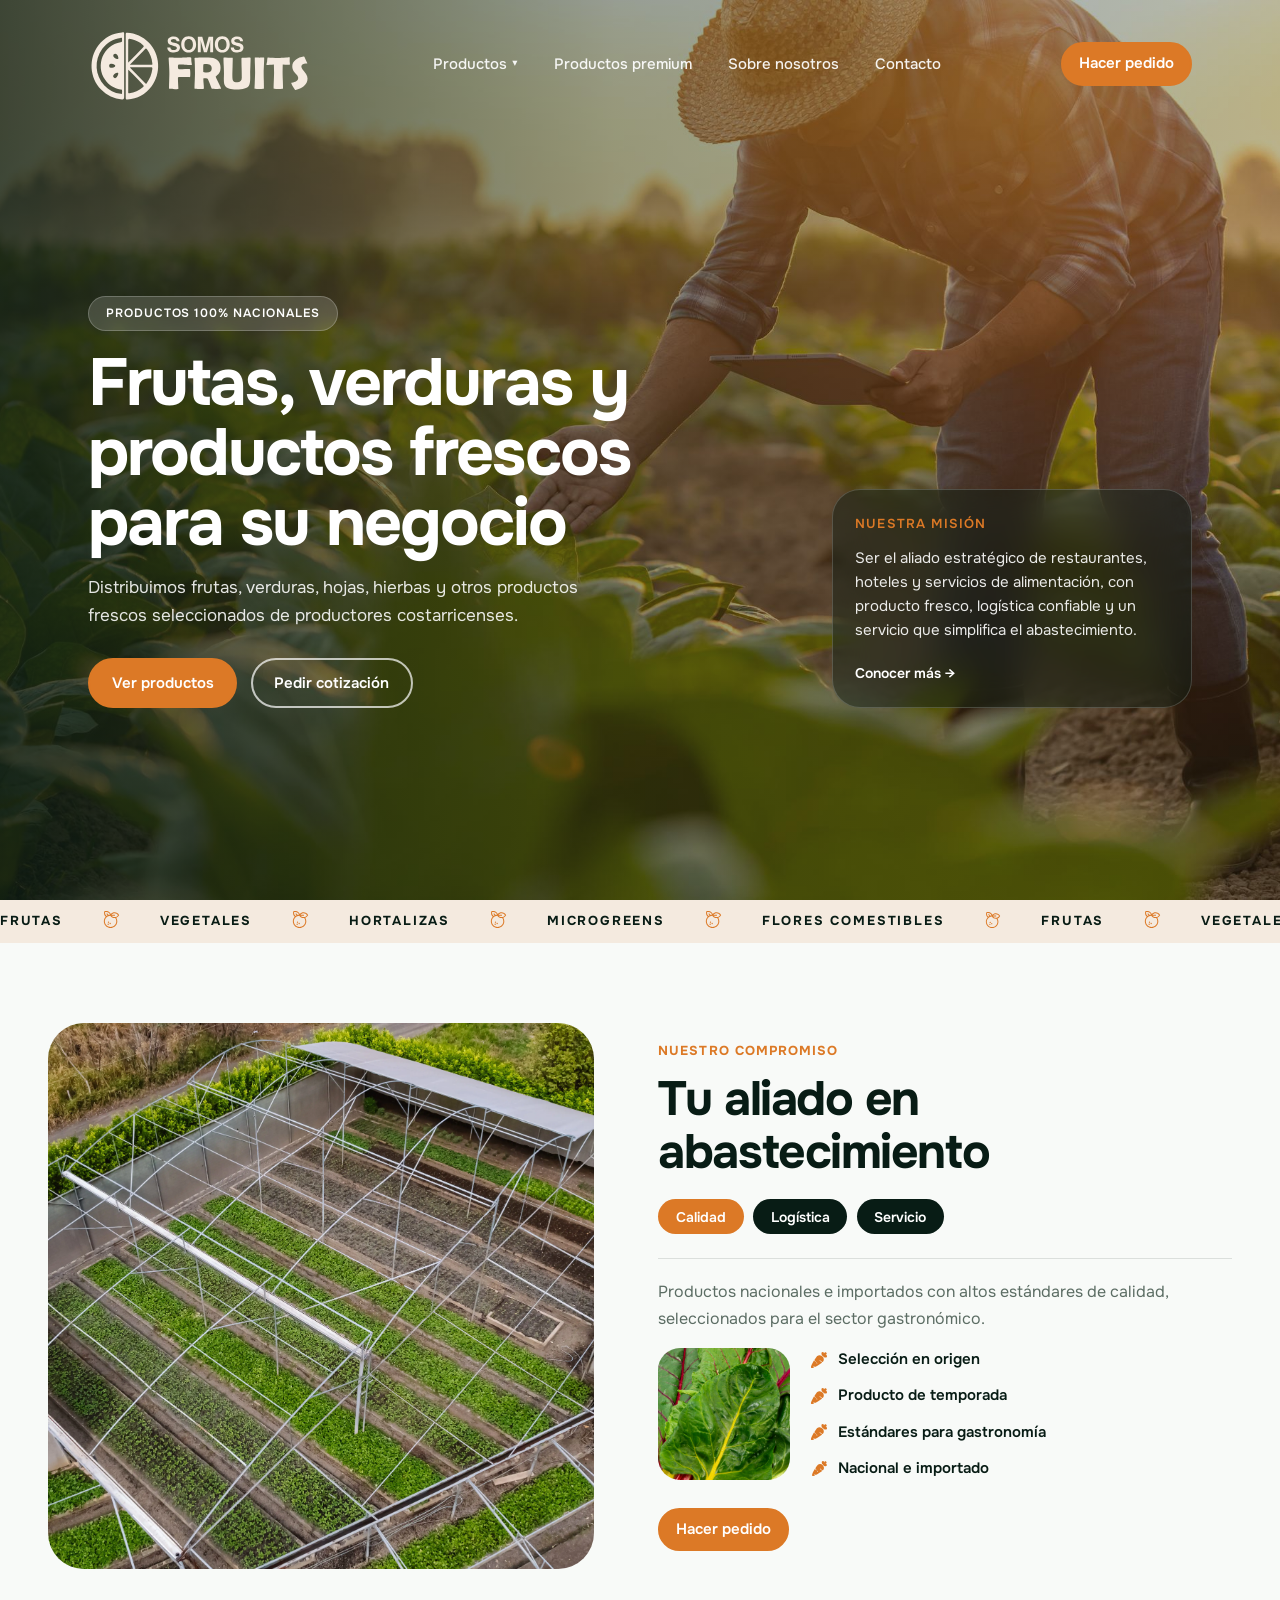
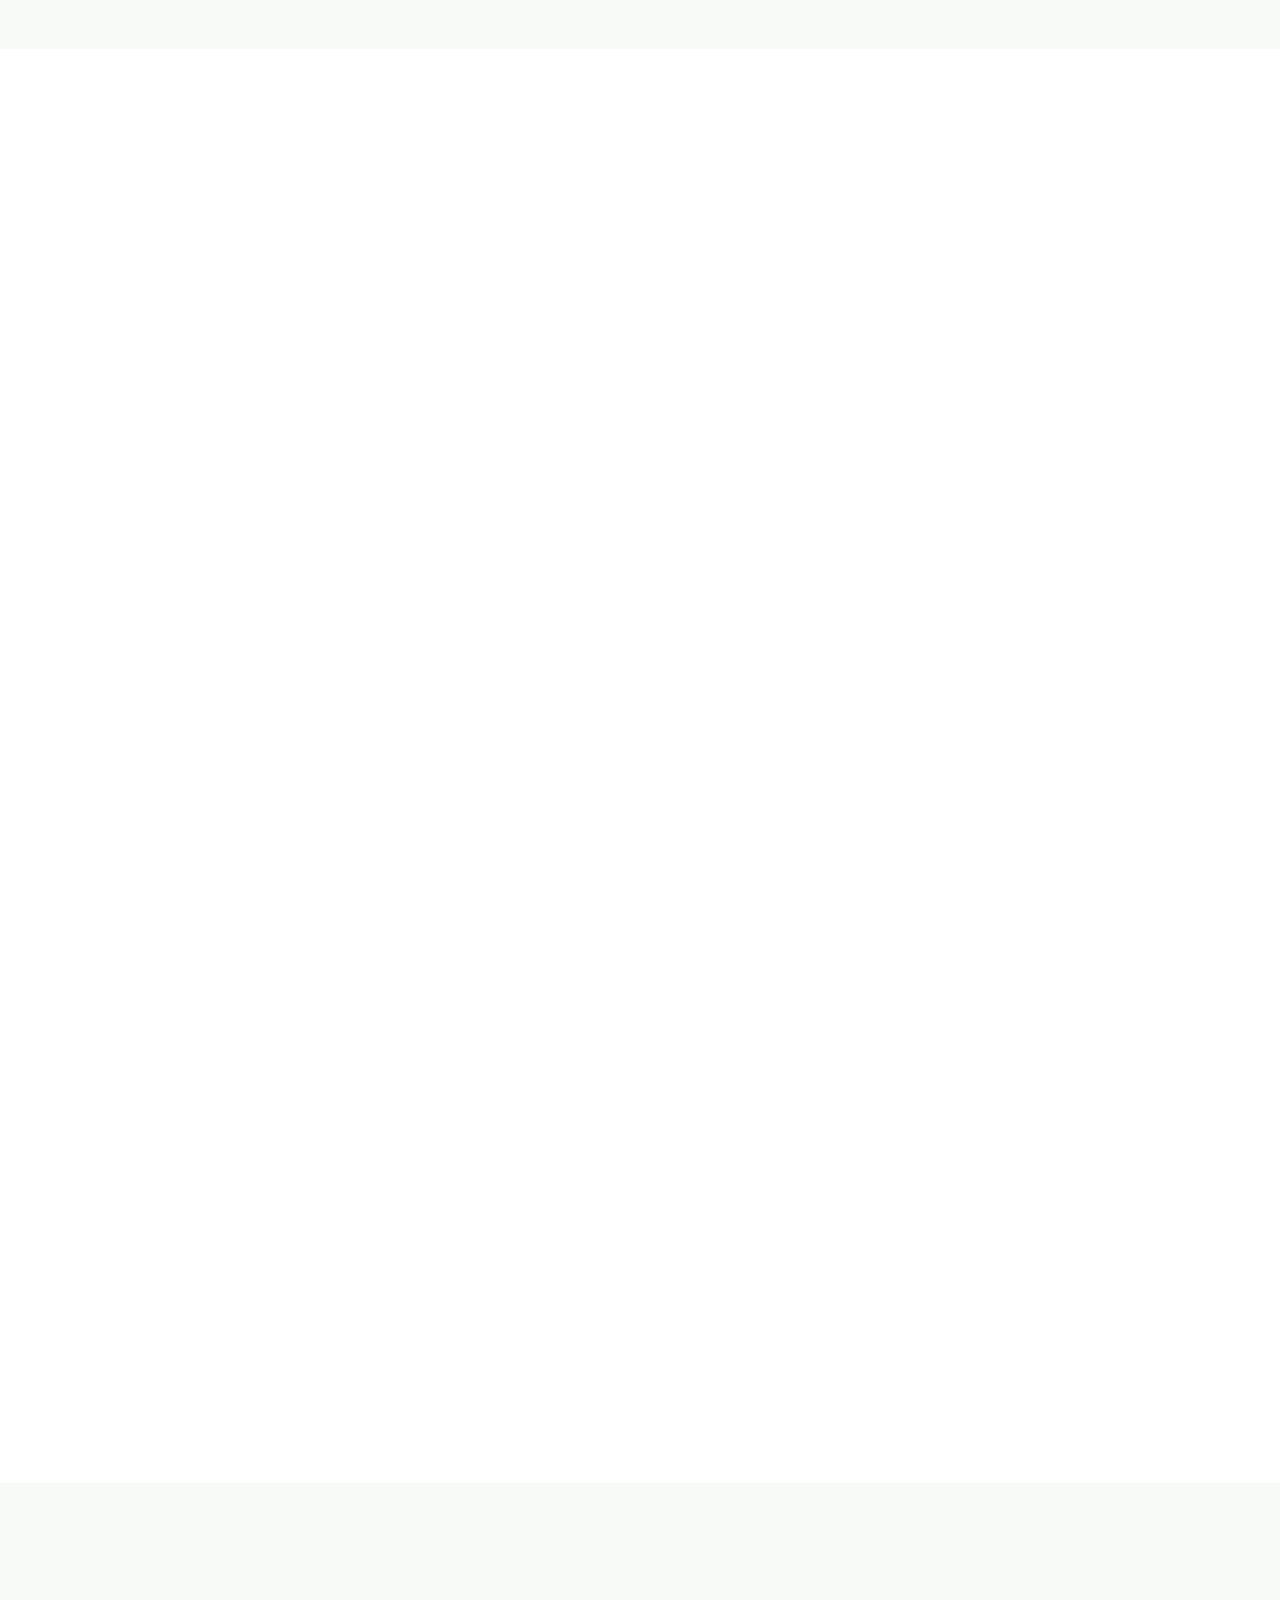
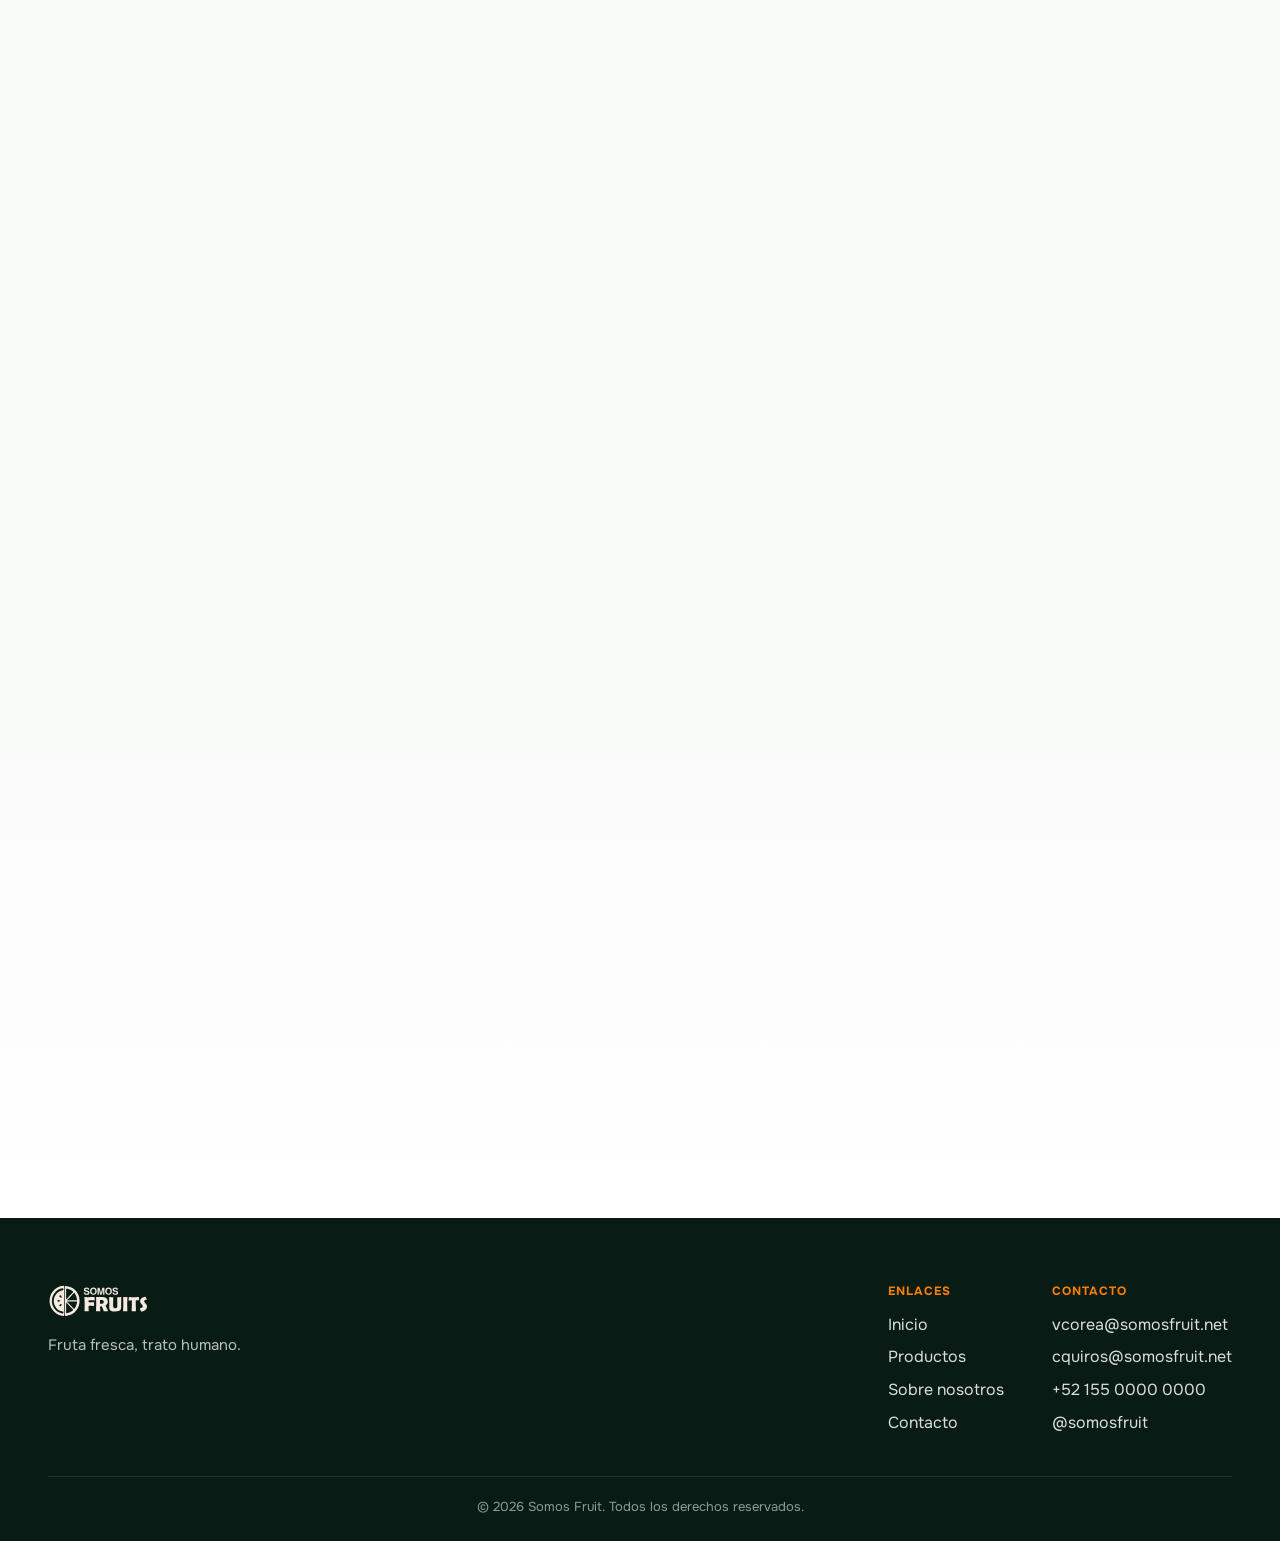
==== commit 508c9f1d: "Add editorial pages and refresh catalog photos. Ship Sobre nosotros, premium, flores, and microgreen" ====
--- a/index.html
+++ b/index.html
@@ -37,11 +37,11 @@
               </button>
               <ul class="nav__dropdown-menu">
                 <li><a href="productos.html">Todos</a></li>
-                <li><a href="productos.html?q=flor%20comestible">Flores comestibles</a></li>
-                <li><a href="productos.html?categoria=microgreens">Microgreens</a></li>
+                <li><a href="flores-comestibles.html">Flores comestibles</a></li>
+                <li><a href="microgreens.html">Microgreens</a></li>
               </ul>
             </li>
-            <li><a href="productos.html?linea=premium">Productos premium</a></li>
+            <li><a href="productos-premium.html">Productos premium</a></li>
             <li><a href="sobre-nosotros.html">Sobre nosotros</a></li>
             <li><a href="contacto.html">Contacto</a></li>
             <li class="nav__links-cta">
@@ -189,15 +189,6 @@
     <section class="section about-preview" id="sobre-nosotros">
       <div class="section__container">
         <div class="about-preview__grid">
-        <div class="about-preview__media animate-on-scroll">
-          <img
-            src="https://images.unsplash.com/photo-1464226184884-fa280b87c399?w=800&h=900&fit=crop&q=80"
-            alt="Equipo en campo con cosecha"
-            width="800"
-            height="900"
-            loading="lazy"
-          />
-        </div>
         <div class="about-preview__content animate-on-scroll">
           <p class="section__label">Sobre nosotros</p>
           <h2 class="section__title section__title--dark">Más que un proveedor, un aliado estratégico</h2>
@@ -211,41 +202,62 @@
             <li>Amplia variedad de productos nacionales e importados</li>
             <li>Servicio confiable para el sector gastronómico</li>
           </ul>
-          <a href="sobre-nosotros.html" class="btn btn--primary">
-            Conocer más
-            <span class="btn__arrow" aria-hidden="true">→</span>
-          </a>
-        </div>
-      </div>
-      </div>
-    </section>
-
-    <section class="section specialty-preview specialty-preview--flowers" id="flores-comestibles">
-      <div class="section__container">
-        <div class="specialty-preview__grid">
-          <div class="specialty-preview__media animate-on-scroll">
-            <img
-              src="https://images.unsplash.com/photo-1490750967868-88aa4486c946?w=800&h=600&fit=crop&q=80"
-              alt="Flores comestibles frescas"
+          <a href="sobre-nosotros.html" class="btn btn--primary">Conocer más</a>
+        </div>
+        <div class="about-preview__media animate-on-scroll">
+          <img
+            src="assets/Logistica.png"
+            alt="Logística de productos frescos"
+            width="800"
+            height="900"
+            loading="lazy"
+          />
+        </div>
+      </div>
+      </div>
+    </section>
+
+    <section class="section premium-split premium-split--flip" id="flores-comestibles">
+      <div class="section__container premium-split__inner">
+        <div class="premium-split__copy animate-on-scroll">
+          <p class="section__label">Productos especializados</p>
+          <h2 class="section__title section__title--dark">Flores comestibles</h2>
+          <p class="premium-split__text">
+            En alianza con Club Clitoria ofrecemos flores comestibles de alta calidad,
+            cultivadas bajo principios agroecológicos y libres de pesticidas sintéticos.
+            Ideales para restaurantes, hoteles, coctelería y experiencias gastronómicas que
+            buscan diferenciarse con color, aroma y sabor.
+          </p>
+          <a href="flores-comestibles.html" class="btn btn--hero">Conocer más</a>
+        </div>
+        <div class="premium-split__grid animate-on-scroll">
+          <figure class="premium-split__wide">
+            <img
+              src="assets/flores/flor-01.jpeg"
+              alt="Flores comestibles"
+              width="1432"
+              height="1080"
+              loading="lazy"
+            />
+          </figure>
+          <figure>
+            <img
+              src="assets/flores/flor-02.jpeg"
+              alt="Flores comestibles"
               width="800"
-              height="600"
-              loading="lazy"
-            />
-          </div>
-          <div class="specialty-preview__content animate-on-scroll">
-            <p class="section__label">Productos especializados</p>
-            <h2 class="section__title section__title--dark">Flores comestibles</h2>
-            <p class="specialty-preview__text">
-              En alianza con Club Clitoria ofrecemos flores comestibles de alta calidad,
-              cultivadas bajo principios agroecológicos y libres de pesticidas sintéticos.
-              Ideales para restaurantes, hoteles, coctelería y experiencias gastronómicas que
-              buscan diferenciarse con color, aroma y sabor.
-            </p>
-            <a href="productos-especializados.html#flores-comestibles" class="btn btn--primary">
-              Conocer más
-              <span class="btn__arrow" aria-hidden="true">→</span>
-            </a>
-          </div>
+              height="800"
+              loading="lazy"
+            />
+          </figure>
+          <figure>
+            <img
+              src="assets/flores/flor-03.jpeg"
+              alt="Flores comestibles"
+              width="800"
+              height="1000"
+              loading="lazy"
+            />
+          </figure>
         </div>
       </div>
     </section>
@@ -260,7 +272,7 @@
             Cosechadas y deshojadas manualmente para preservar textura, color y una presentación
             superior para ensaladas y propuestas culinarias gourmet.
           </p>
-          <a href="productos.html?linea=premium" class="btn btn--hero">Ver productos</a>
+          <a href="productos-premium.html" class="btn btn--hero">Ver productos</a>
         </div>
         <div class="premium-split__grid animate-on-scroll">
           <figure class="premium-split__wide">
@@ -348,7 +360,6 @@
           
           <button type="submit" class="btn btn--primary btn--lg field--full">
             Enviar
-            <span class="btn__arrow" aria-hidden="true">→</span>
           </button>
         </form>
       </div>
--- a/styles.css
+++ b/styles.css
@@ -75,6 +75,18 @@
   list-style: none;
 }
 
+.visually-hidden {
+  position: absolute;
+  width: 1px;
+  height: 1px;
+  padding: 0;
+  margin: -1px;
+  overflow: hidden;
+  clip: rect(0, 0, 0, 0);
+  white-space: nowrap;
+  border: 0;
+}
+
 /* ——— Header + Nav ——— */
 .site-header {
   position: relative;
@@ -161,6 +173,13 @@
 
 .nav__dropdown {
   position: relative;
+}
+
+@media (min-width: 901px) {
+  .nav__dropdown {
+    padding: 1.15rem 0;
+    margin: -1.15rem 0;
+  }
 }
 
 .nav__dropdown-toggle {
@@ -196,7 +215,7 @@
 
 .nav__dropdown-menu {
   position: absolute;
-  top: calc(100% + 0.75rem);
+  top: 100%;
   left: 50%;
   min-width: 220px;
   padding: 0.5rem 0;
@@ -214,13 +233,29 @@
   transition: opacity 0.22s ease, transform 0.22s ease, visibility 0.22s ease;
 }
 
+.nav__dropdown-menu::before {
+  content: "";
+  position: absolute;
+  left: 0;
+  right: 0;
+  bottom: 100%;
+  height: 1.25rem;
+}
+
 .nav__dropdown:hover .nav__dropdown-menu,
 .nav__dropdown:focus-within .nav__dropdown-menu,
 .nav__dropdown.is-open .nav__dropdown-menu {
   opacity: 1;
   visibility: visible;
   pointer-events: auto;
-  transform: translateX(-50%) translateY(0);
+}
+
+@media (min-width: 901px) {
+  .nav__dropdown:hover .nav__dropdown-menu,
+  .nav__dropdown:focus-within .nav__dropdown-menu,
+  .nav__dropdown.is-open .nav__dropdown-menu {
+    transform: translateX(-50%) translateY(0);
+  }
 }
 
 .nav__dropdown-menu a {
@@ -305,17 +340,24 @@
     display: flex;
   }
 
+  .nav.is-open .nav__cta {
+    visibility: hidden;
+  }
+
   .nav__links {
     position: fixed;
     inset: 0;
-    top: 0;
+    z-index: 1;
     flex-direction: column;
     justify-content: center;
-    gap: 1.5rem;
-    background: rgba(8, 28, 21, 0.97);
+    align-items: center;
+    gap: 1.35rem;
+    padding: 6.5rem var(--padding-x) 2rem;
+    background: var(--green-deep);
     font-size: 1.25rem;
     opacity: 0;
     pointer-events: none;
+    overflow-y: auto;
     transition: opacity 0.25s;
   }
 
@@ -324,8 +366,24 @@
     pointer-events: auto;
   }
 
+  .nav__links > li {
+    width: 100%;
+    text-align: center;
+  }
+
+  .nav__links > li > a,
+  .nav__dropdown-toggle {
+    display: inline-flex;
+    justify-content: center;
+    font-size: 1.25rem;
+    line-height: 1.3;
+  }
+
   .nav__links-cta {
-    margin-top: 0.5rem;
+    display: block;
+    width: 100%;
+    margin-top: 0.75rem;
+    text-align: center;
   }
 
   .nav__cta-mobile {
@@ -334,23 +392,17 @@
     justify-content: center;
   }
 
-  .nav__links-cta {
-    display: block;
-  }
-
   .nav__dropdown {
     width: 100%;
     text-align: center;
   }
 
-  .nav__dropdown-toggle {
-    font-size: 1.25rem;
-  }
-
   .nav__dropdown-menu {
     position: static;
+    left: auto;
     min-width: 0;
-    margin-top: 0.75rem;
+    width: 100%;
+    margin: 0.65rem 0 0;
     background: transparent;
     border: 0;
     box-shadow: none;
@@ -364,30 +416,25 @@
     transition: max-height 0.28s ease, opacity 0.22s ease, visibility 0.22s ease;
   }
 
+  .nav__dropdown-menu::before {
+    display: none;
+  }
+
   .nav__dropdown.is-open .nav__dropdown-menu {
     max-height: 240px;
     opacity: 1;
     visibility: visible;
     pointer-events: auto;
-  }
-
-  .nav__dropdown:hover .nav__dropdown-menu {
-    max-height: 0;
-    opacity: 0;
-    visibility: hidden;
-    pointer-events: none;
-  }
-
-  .nav__dropdown.is-open:hover .nav__dropdown-menu {
-    max-height: 240px;
-    opacity: 1;
-    visibility: visible;
-    pointer-events: auto;
+    transform: none;
   }
 
   .nav__dropdown-menu a {
-    padding: 0.4rem 0;
+    display: block;
+    width: 100%;
+    padding: 0.45rem 0;
     font-size: 1rem;
+    white-space: normal;
+    text-align: center;
   }
 }
 
@@ -429,17 +476,20 @@
   border-color: #247a5a;
 }
 
+.btn--hero {
+  background: #dc7926;
+  color: var(--white);
+  border-color: #dc7926;
+}
+
+.btn--hero:hover {
+  background: #c66c21;
+  border-color: #c66c21;
+  color: var(--white);
+}
+
 .btn__arrow {
-  display: inline-flex;
-  align-items: center;
-  justify-content: center;
-  width: 1.5rem;
-  height: 1.5rem;
-  border-radius: 50%;
-  background: var(--orange);
-  color: var(--green-deep);
-  font-size: 0.75rem;
-  line-height: 1;
+  display: none;
 }
 
 .btn--outline {
@@ -1019,7 +1069,6 @@
 .about-preview__media {
   border-radius: var(--radius-lg);
   overflow: hidden;
-  border: 3px solid var(--green-mid);
   box-shadow: var(--shadow-card);
   max-height: 520px;
 }
@@ -1044,8 +1093,9 @@
 }
 
 .about-preview__list li {
-  position: relative;
-  padding-left: 1.5rem;
+  display: flex;
+  align-items: center;
+  gap: 0.65rem;
   margin-bottom: 0.65rem;
   font-weight: 500;
   color: var(--green-dark);
@@ -1053,14 +1103,12 @@
 
 .about-preview__list li::before {
   content: "";
-  position: absolute;
-  left: 0;
-  top: 0.45em;
-  width: 8px;
-  height: 8px;
-  border-radius: 50%;
-  background: var(--orange);
-  box-shadow: 0 0 0 2px var(--green-mid);
+  width: 1.1rem;
+  height: 1.1rem;
+  flex-shrink: 0;
+  background-color: #dc7926;
+  -webkit-mask: url("assets/carrot.svg") center / contain no-repeat;
+  mask: url("assets/carrot.svg") center / contain no-repeat;
 }
 
 /* ——— Specialty preview (home) ——— */
@@ -1175,9 +1223,26 @@
   display: block;
 }
 
+.premium-split--flip {
+  background: var(--white);
+}
+
+.premium-split--flip .premium-split__inner {
+  grid-template-columns: minmax(0, 1.15fr) minmax(0, 0.95fr);
+}
+
+.premium-split--flip .premium-split__grid {
+  order: -1;
+}
+
 @media (max-width: 768px) {
-  .premium-split__inner {
+  .premium-split__inner,
+  .premium-split--flip .premium-split__inner {
     grid-template-columns: 1fr;
+  }
+
+  .premium-split--flip .premium-split__grid {
+    order: unset;
   }
 
   .premium-split__wide img {
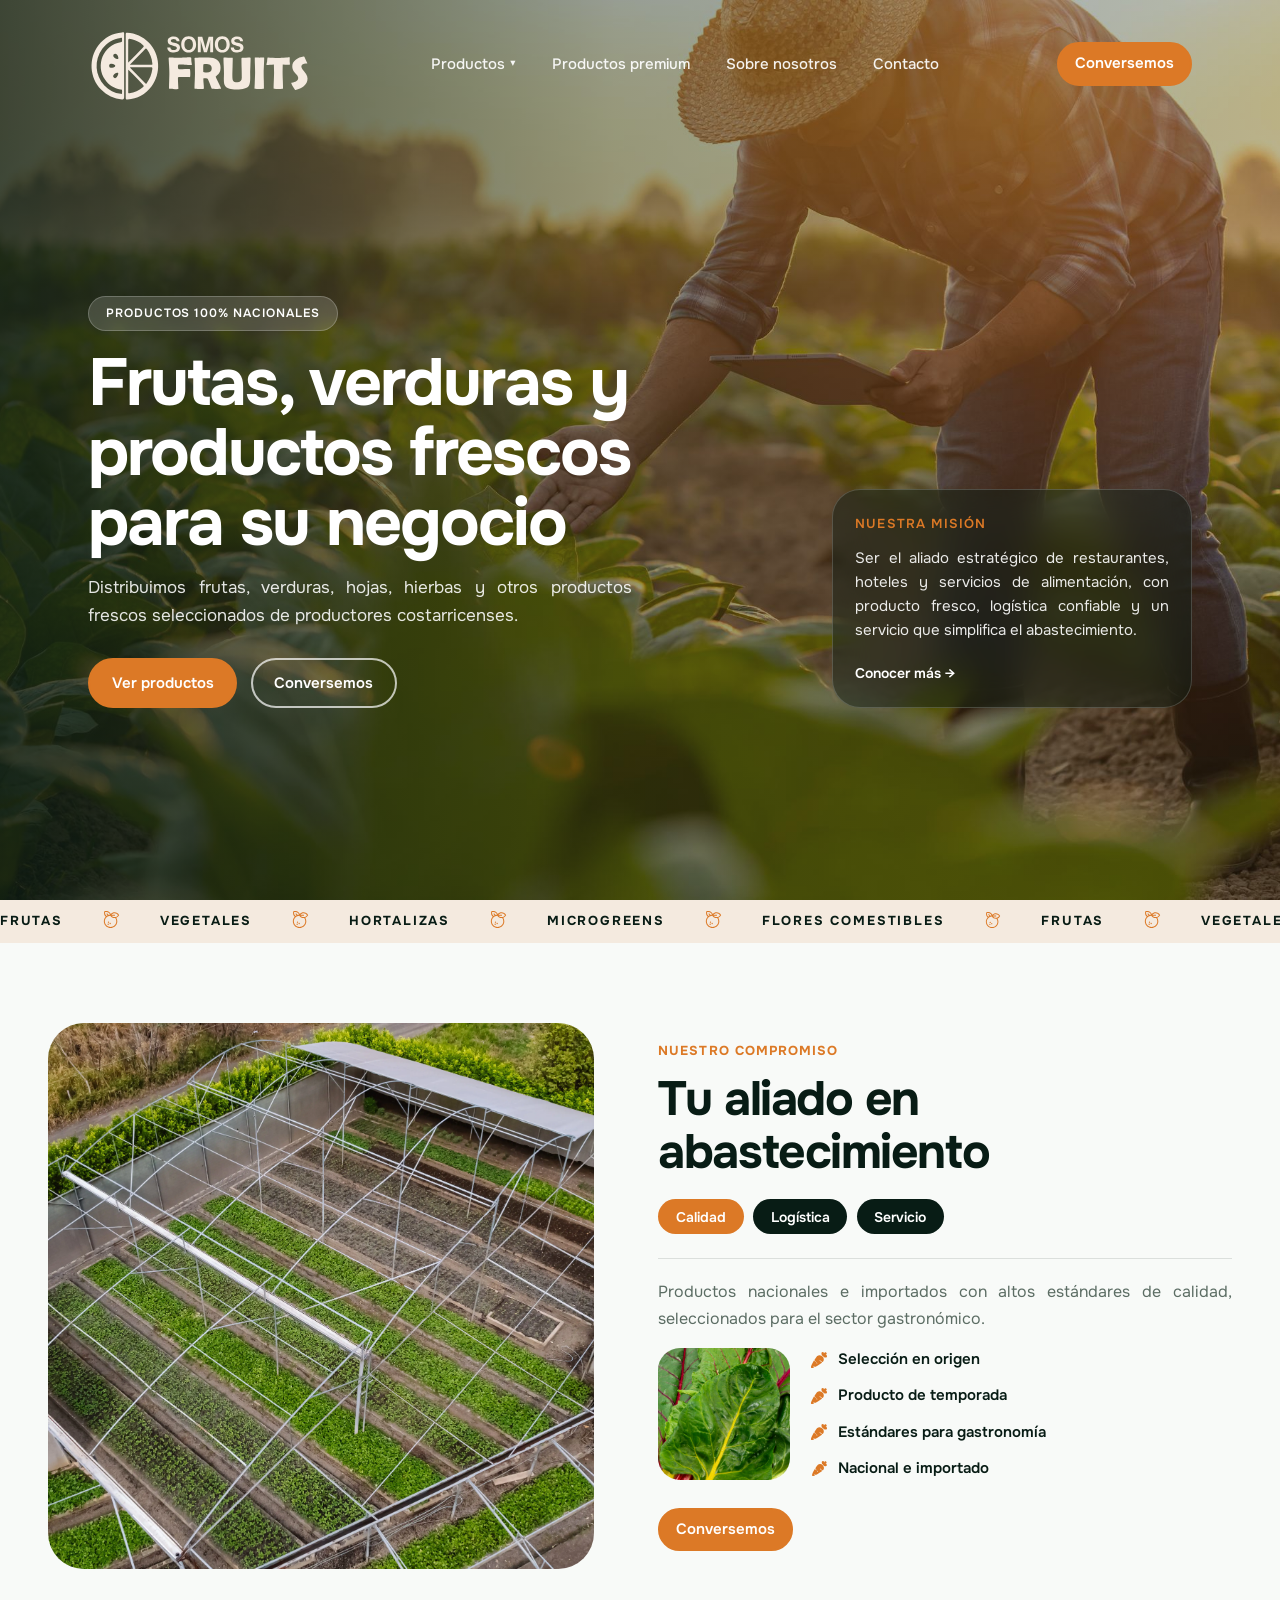
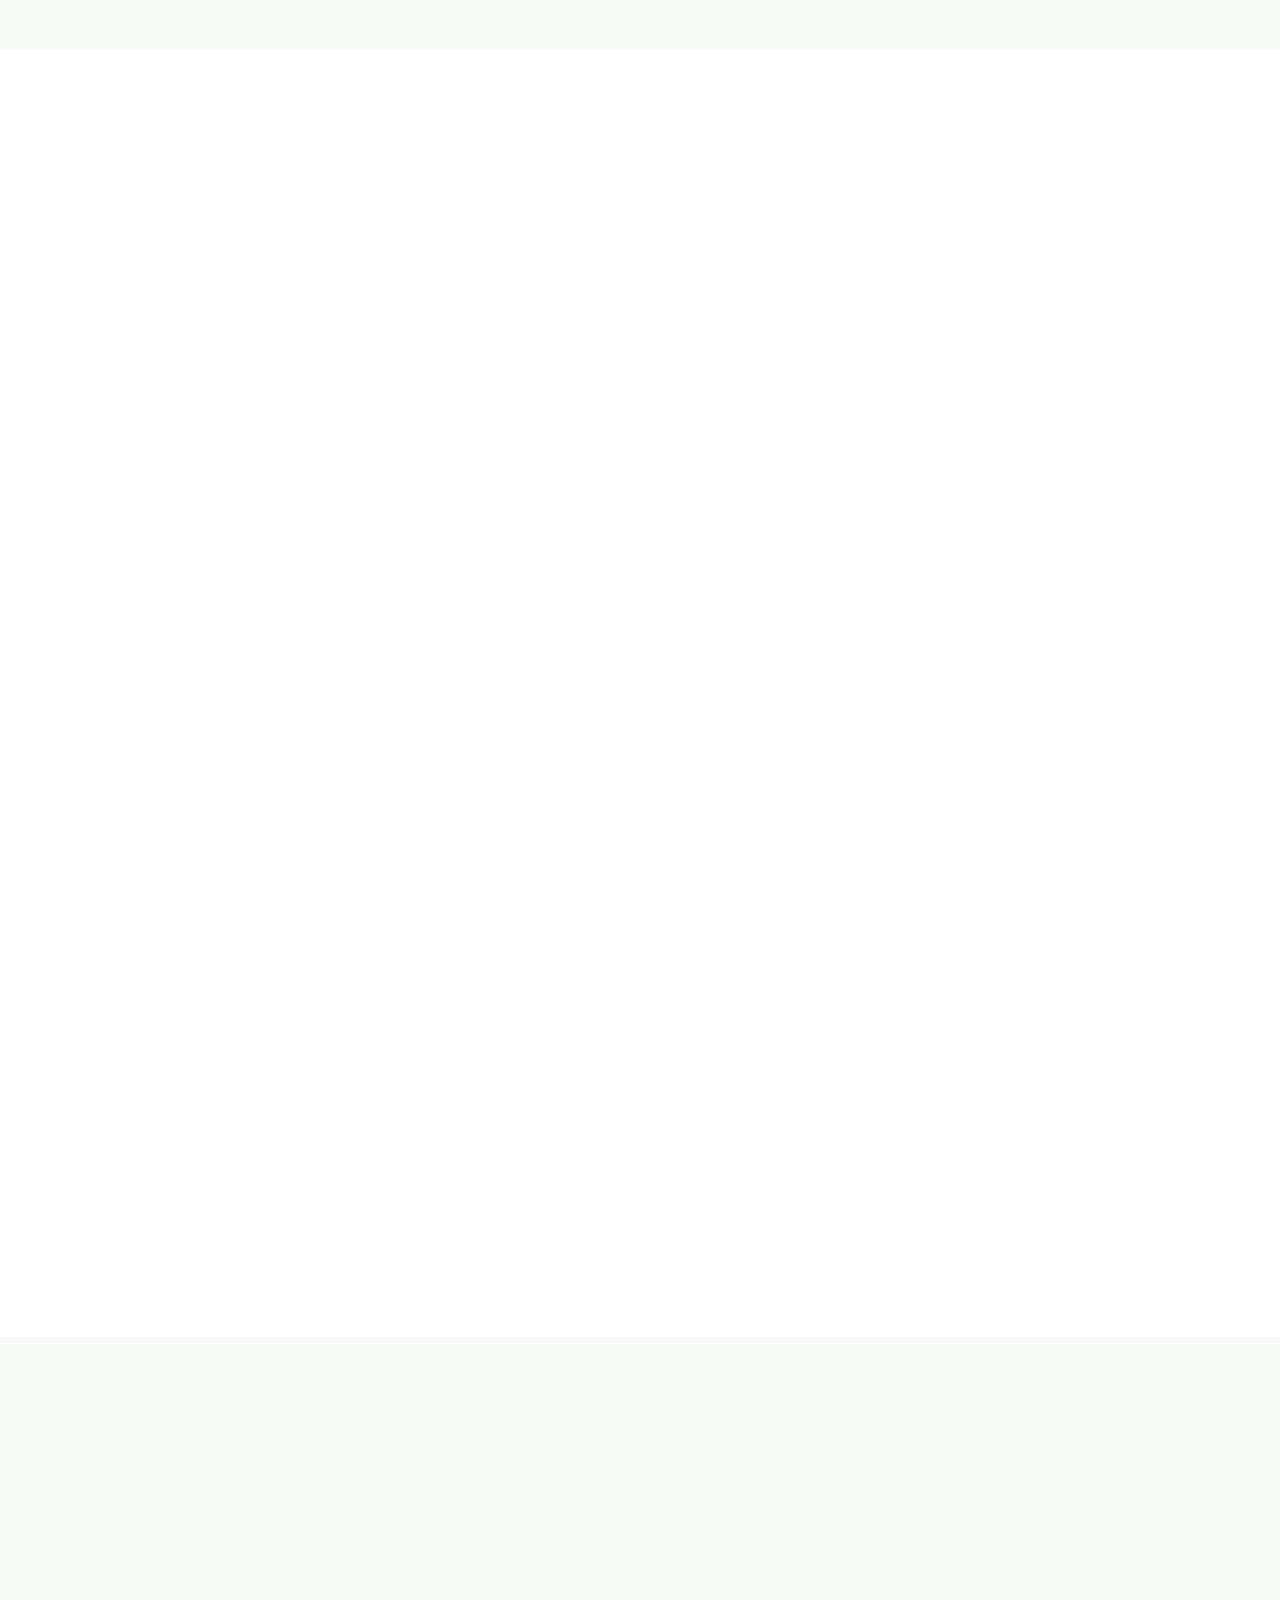
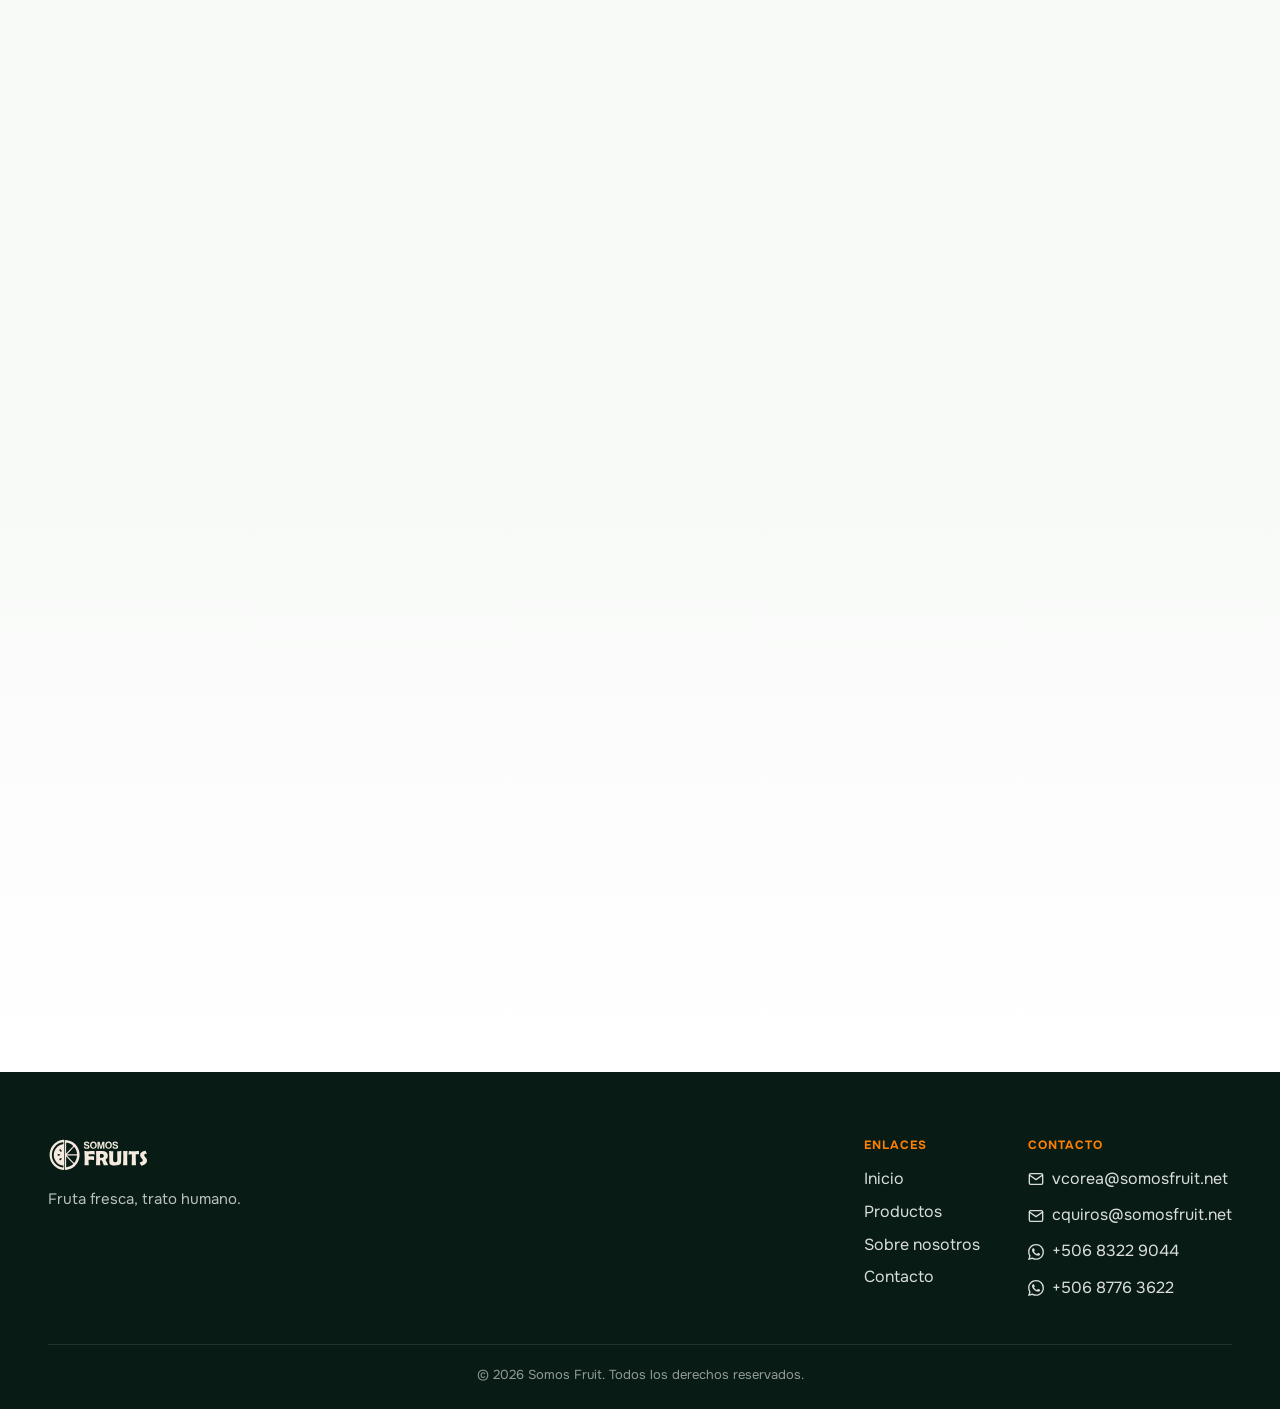
==== commit c701959c: "Polish editorial pages, contact CTAs, and site chrome. Refresh premium and about visuals, switch CTA" ====
--- a/index.html
+++ b/index.html
@@ -3,6 +3,8 @@
   <head>
     <meta charset="UTF-8" />
     <meta name="viewport" content="width=device-width, initial-scale=1.0" />
+    <link rel="icon" type="image/png" href="assets/favicon-somos.png" />
+    <link rel="apple-touch-icon" href="assets/favicon-somos.png" />
     <title>Somos Fruit — Fruta fresca y natural</title>
     <link rel="preconnect" href="https://fonts.googleapis.com" />
     <link rel="preconnect" href="https://fonts.gstatic.com" crossorigin />
@@ -20,7 +22,7 @@
           <a href="index.html" class="nav__logo">
             <img src="assets/Logo-Somos-Blanco.svg" alt="Somos Fruit" class="nav__logo-img" />
           </a>
-          <a href="#contacto" class="nav__cta btn btn--hero">Hacer pedido</a>
+          <a href="contacto.html" class="nav__cta btn btn--hero">Conversemos</a>
           <button
             type="button"
             class="nav__toggle"
@@ -45,7 +47,7 @@
             <li><a href="sobre-nosotros.html">Sobre nosotros</a></li>
             <li><a href="contacto.html">Contacto</a></li>
             <li class="nav__links-cta">
-              <a href="contacto.html" class="btn btn--hero nav__cta-mobile">Hacer pedido</a>
+              <a href="contacto.html" class="btn btn--hero nav__cta-mobile">Conversemos</a>
             </li>
           </ul>
         </div>
@@ -62,7 +64,7 @@
             </p>
             <div class="hero__actions">
               <a href="productos.html" class="btn btn--hero btn--lg">Ver productos</a>
-              <a href="#contacto" class="btn btn--outline btn--lg">Pedir cotización</a>
+              <a href="contacto.html" class="btn btn--outline btn--lg">Conversemos</a>
             </div>
           </div>
           <aside class="hero__panel animate-on-scroll">
@@ -181,7 +183,7 @@
               </ul>
             </div>
           </div>
-          <a href="contacto.html" class="btn btn--hero">Hacer pedido</a>
+          <a href="contacto.html" class="btn btn--hero">Conversemos</a>
         </div>
       </div>
     </section>
@@ -230,19 +232,10 @@
           </p>
           <a href="flores-comestibles.html" class="btn btn--hero">Conocer más</a>
         </div>
-        <div class="premium-split__grid animate-on-scroll">
-          <figure class="premium-split__wide">
-            <img
-              src="assets/flores/flor-01.jpeg"
-              alt="Flores comestibles"
-              width="1432"
-              height="1080"
-              loading="lazy"
-            />
-          </figure>
+        <div class="flower-cluster animate-on-scroll">
           <figure>
             <img
-              src="assets/flores/flor-02.jpeg"
+              src="assets/flores/flor-08.png"
               alt="Flores comestibles"
               width="800"
               height="800"
@@ -251,10 +244,19 @@
           </figure>
           <figure>
             <img
-              src="assets/flores/flor-03.jpeg"
+              src="assets/flores/flor-06.png"
               alt="Flores comestibles"
               width="800"
-              height="1000"
+              height="800"
+              loading="lazy"
+            />
+          </figure>
+          <figure>
+            <img
+              src="assets/flores/flor-04.png"
+              alt="Flores comestibles"
+              width="800"
+              height="800"
               loading="lazy"
             />
           </figure>
@@ -310,7 +312,7 @@
       <div class="contact__inner">
         <div class="contact__intro animate-on-scroll">
           <p class="section__label">Contacto</p>
-          <h2 class="section__title section__title--dark">Haz tu pedido o solicita cotización</h2>
+          <h2 class="section__title section__title--dark">Conversemos</h2>
           <p class="contact__text">
             Escríbenos con lo que necesitas (producto, cantidad aproximada y ciudad). Te
             respondemos con disponibilidad y precio.
@@ -386,10 +388,30 @@
           <div>
             <p class="footer__heading">Contacto</p>
             <ul class="footer__links">
-              <li><a href="mailto:vcorea@somosfruit.net">vcorea@somosfruit.net</a></li>
-              <li><a href="mailto:cquiros@somosfruit.net">cquiros@somosfruit.net</a></li>
-              <li><a href="tel:+525500000000">+52 155 0000 0000</a></li>
-              <li><a href="https://instagram.com/somosfruit" target="_blank" rel="noopener">@somosfruit</a></li>
+              <li>
+                <a href="mailto:vcorea@somosfruit.net">
+                  <svg class="footer__icon" viewBox="0 0 24 24" fill="none" stroke="currentColor" stroke-width="2" aria-hidden="true"><path d="M4 4h16c1.1 0 2 .9 2 2v12c0 1.1-.9 2-2 2H4c-1.1 0-2-.9-2-2V6c0-1.1.9-2 2-2z"/><polyline points="22,6 12,13 2,6"/></svg>
+                  vcorea@somosfruit.net
+                </a>
+              </li>
+              <li>
+                <a href="mailto:cquiros@somosfruit.net">
+                  <svg class="footer__icon" viewBox="0 0 24 24" fill="none" stroke="currentColor" stroke-width="2" aria-hidden="true"><path d="M4 4h16c1.1 0 2 .9 2 2v12c0 1.1-.9 2-2 2H4c-1.1 0-2-.9-2-2V6c0-1.1.9-2 2-2z"/><polyline points="22,6 12,13 2,6"/></svg>
+                  cquiros@somosfruit.net
+                </a>
+              </li>
+              <li>
+                <a href="https://wa.me/50683229044" target="_blank" rel="noopener">
+                  <svg class="footer__icon" viewBox="0 0 24 24" fill="currentColor" aria-hidden="true"><path d="M17.472 14.382c-.297-.149-1.758-.867-2.03-.967-.273-.099-.471-.148-.67.15-.197.297-.767.966-.94 1.164-.173.199-.347.223-.644.075-.297-.15-1.255-.463-2.39-1.475-.883-.788-1.48-1.761-1.653-2.059-.173-.297-.018-.458.13-.606.134-.133.298-.347.446-.52.149-.174.198-.298.298-.497.099-.198.05-.371-.025-.52-.075-.149-.669-1.612-.916-2.207-.242-.579-.487-.5-.669-.51-.173-.008-.371-.01-.57-.01-.198 0-.52.074-.792.372-.272.297-1.04 1.016-1.04 2.479 0 1.462 1.065 2.875 1.213 3.074.149.198 2.096 3.2 5.077 4.487.709.306 1.262.489 1.694.625.712.227 1.36.195 1.871.118.571-.085 1.758-.719 2.006-1.413.248-.694.248-1.289.173-1.413-.074-.124-.272-.198-.57-.347m-5.421 7.403h-.004a9.87 9.87 0 01-5.031-1.378l-.361-.214-3.741.982.998-3.648-.235-.374a9.86 9.86 0 01-1.51-5.26c.001-5.45 4.436-9.884 9.888-9.884 2.64 0 5.122 1.03 6.988 2.898a9.825 9.825 0 012.893 6.994c-.003 5.45-4.437 9.884-9.885 9.884m8.413-18.297A11.815 11.815 0 0012.05 0C5.495 0 .16 5.335.157 11.892c0 2.096.547 4.142 1.588 5.945L.057 24l6.305-1.654a11.882 11.882 0 005.683 1.448h.005c6.554 0 11.89-5.335 11.893-11.893a11.821 11.821 0 00-3.48-8.413z"/></svg>
+                  +506 8322 9044
+                </a>
+              </li>
+              <li>
+                <a href="https://wa.me/50687763622" target="_blank" rel="noopener">
+                  <svg class="footer__icon" viewBox="0 0 24 24" fill="currentColor" aria-hidden="true"><path d="M17.472 14.382c-.297-.149-1.758-.867-2.03-.967-.273-.099-.471-.148-.67.15-.197.297-.767.966-.94 1.164-.173.199-.347.223-.644.075-.297-.15-1.255-.463-2.39-1.475-.883-.788-1.48-1.761-1.653-2.059-.173-.297-.018-.458.13-.606.134-.133.298-.347.446-.52.149-.174.198-.298.298-.497.099-.198.05-.371-.025-.52-.075-.149-.669-1.612-.916-2.207-.242-.579-.487-.5-.669-.51-.173-.008-.371-.01-.57-.01-.198 0-.52.074-.792.372-.272.297-1.04 1.016-1.04 2.479 0 1.462 1.065 2.875 1.213 3.074.149.198 2.096 3.2 5.077 4.487.709.306 1.262.489 1.694.625.712.227 1.36.195 1.871.118.571-.085 1.758-.719 2.006-1.413.248-.694.248-1.289.173-1.413-.074-.124-.272-.198-.57-.347m-5.421 7.403h-.004a9.87 9.87 0 01-5.031-1.378l-.361-.214-3.741.982.998-3.648-.235-.374a9.86 9.86 0 01-1.51-5.26c.001-5.45 4.436-9.884 9.888-9.884 2.64 0 5.122 1.03 6.988 2.898a9.825 9.825 0 012.893 6.994c-.003 5.45-4.437 9.884-9.885 9.884m8.413-18.297A11.815 11.815 0 0012.05 0C5.495 0 .16 5.335.157 11.892c0 2.096.547 4.142 1.588 5.945L.057 24l6.305-1.654a11.882 11.882 0 005.683 1.448h.005c6.554 0 11.89-5.335 11.893-11.893a11.821 11.821 0 00-3.48-8.413z"/></svg>
+                  +506 8776 3622
+                </a>
+              </li>
             </ul>
           </div>
         </div>
--- a/styles.css
+++ b/styles.css
@@ -585,6 +585,29 @@
   max-width: 34rem;
 }
 
+.hero__subtitle,
+.hero__panel-text,
+.ally__lead,
+.about-preview__lead,
+.specialty-preview__text,
+.premium-split__text,
+.contact__text,
+.ed-intro__lead,
+.ed-intro__text,
+.ed-story__text,
+.ed-product__text,
+.about-intro__lead,
+.pillar-card__text,
+.about-why__block,
+.about-why__pull,
+.about-ally__text,
+.specialty-page__lead,
+.specialty-detail__text,
+.contact-page__text {
+  text-align: justify;
+  hyphens: auto;
+}
+
 .hero__actions {
   display: flex;
   flex-wrap: wrap;
@@ -1231,7 +1254,8 @@
   grid-template-columns: minmax(0, 1.15fr) minmax(0, 0.95fr);
 }
 
-.premium-split--flip .premium-split__grid {
+.premium-split--flip .premium-split__grid,
+.premium-split--flip .flower-cluster {
   order: -1;
 }
 
@@ -1241,7 +1265,8 @@
     grid-template-columns: 1fr;
   }
 
-  .premium-split--flip .premium-split__grid {
+  .premium-split--flip .premium-split__grid,
+  .premium-split--flip .flower-cluster {
     order: unset;
   }
 
@@ -1251,6 +1276,50 @@
 
   .premium-split__grid figure:not(.premium-split__wide) img {
     height: 220px;
+  }
+}
+
+.flower-cluster {
+  position: relative;
+  width: min(100%, 28rem);
+  aspect-ratio: 1;
+  justify-self: center;
+}
+
+.flower-cluster figure {
+  position: absolute;
+  width: 52%;
+  aspect-ratio: 1;
+  margin: 0;
+  overflow: hidden;
+  border-radius: 50%;
+}
+
+.flower-cluster figure:nth-child(1) {
+  top: 0;
+  left: 24%;
+}
+
+.flower-cluster figure:nth-child(2) {
+  bottom: 2%;
+  left: 0;
+}
+
+.flower-cluster figure:nth-child(3) {
+  bottom: 2%;
+  right: 0;
+}
+
+.flower-cluster img {
+  width: 100%;
+  height: 100%;
+  object-fit: cover;
+  display: block;
+}
+
+@media (max-width: 768px) {
+  .flower-cluster {
+    width: min(100%, 20rem);
   }
 }
 
@@ -1393,6 +1462,18 @@
 
 .footer__links li {
   margin-bottom: 0.5rem;
+}
+
+.footer__links a {
+  display: inline-flex;
+  align-items: center;
+  gap: 0.5rem;
+}
+
+.footer__icon {
+  width: 1rem;
+  height: 1rem;
+  flex-shrink: 0;
 }
 
 .footer__links a:hover {
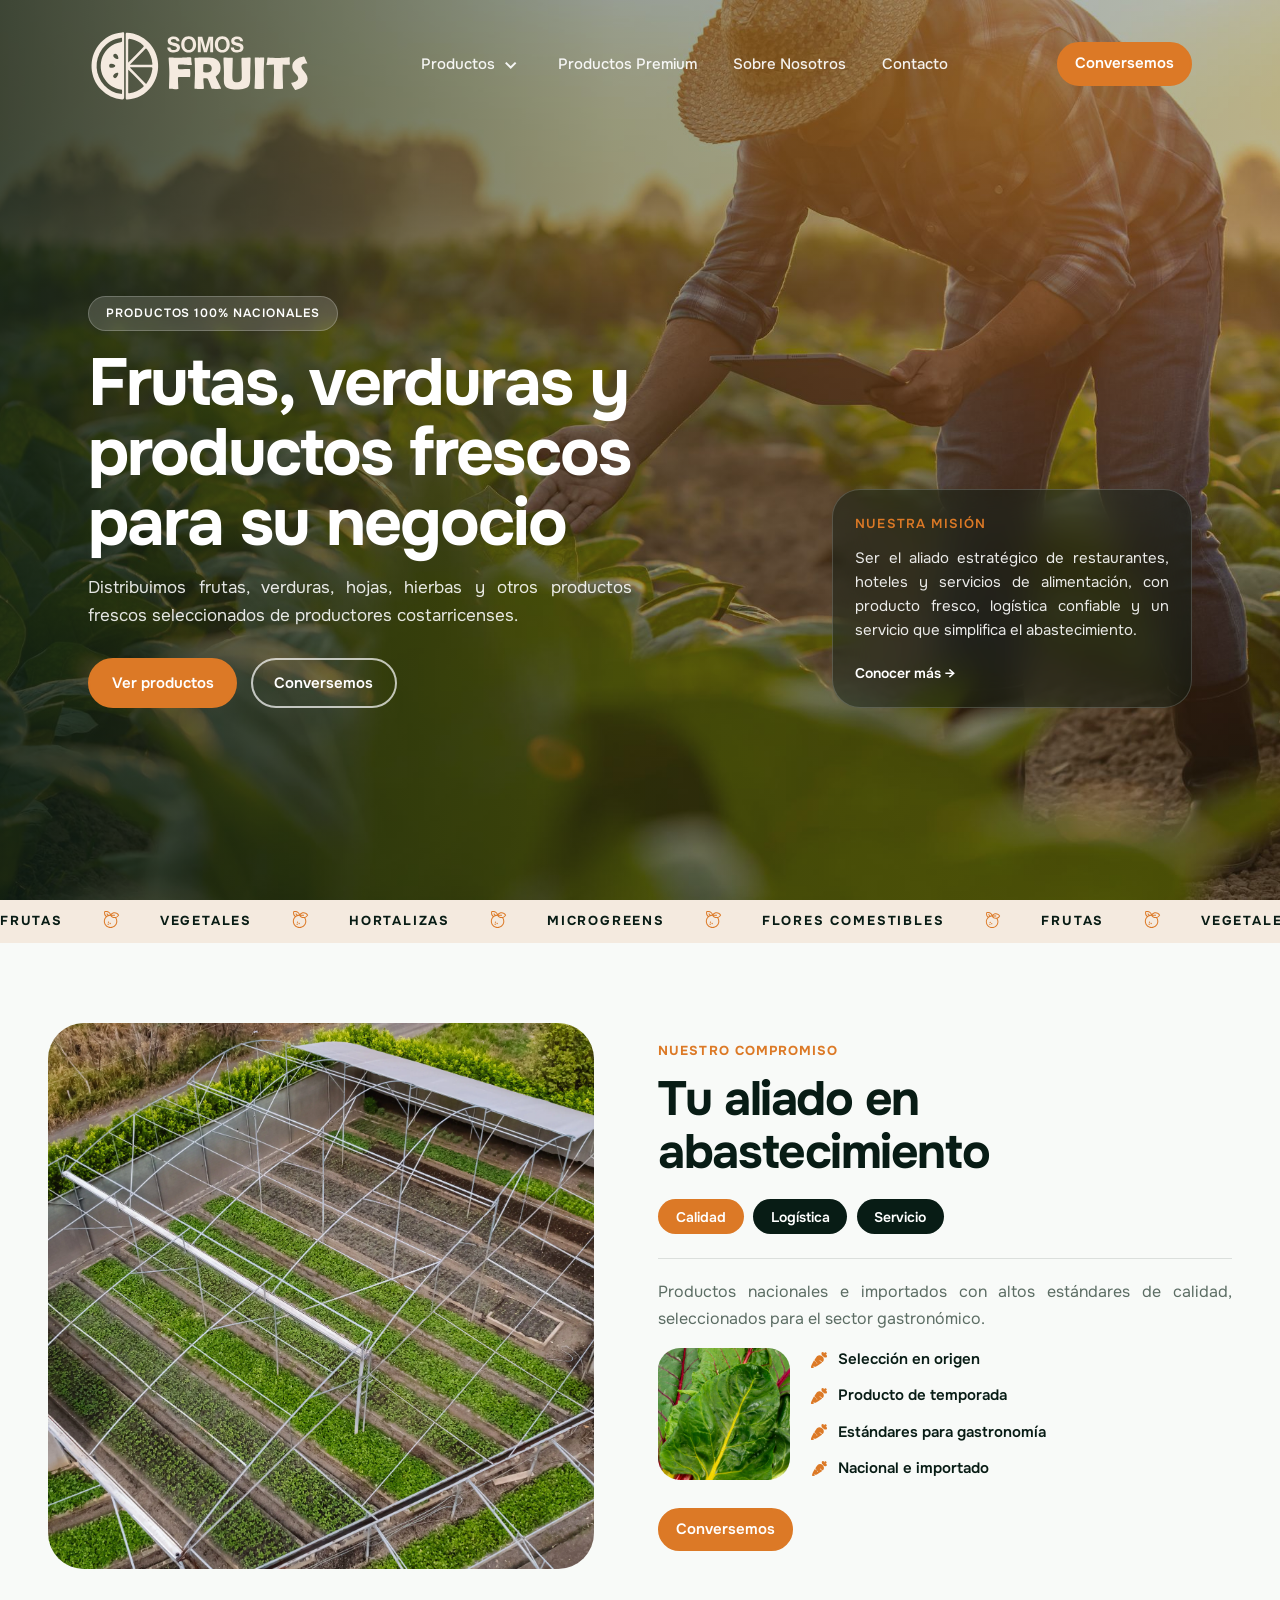
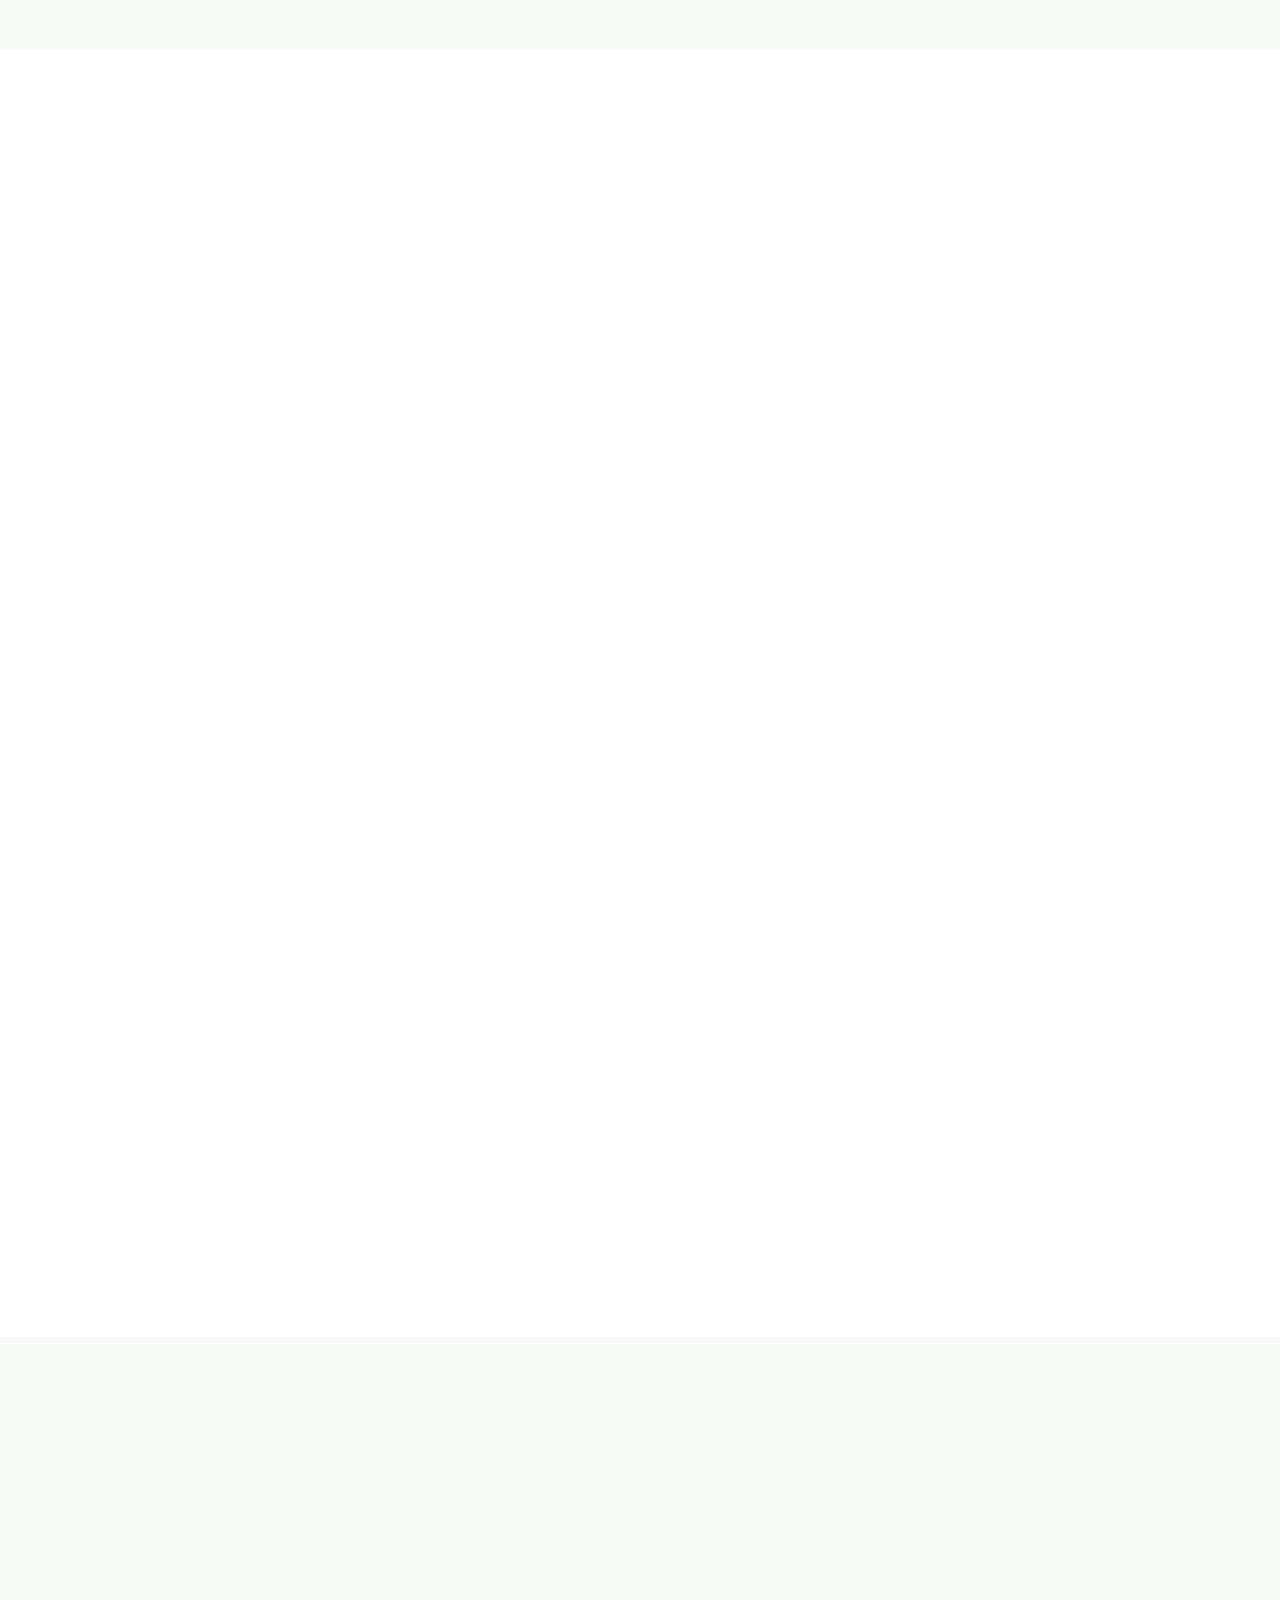
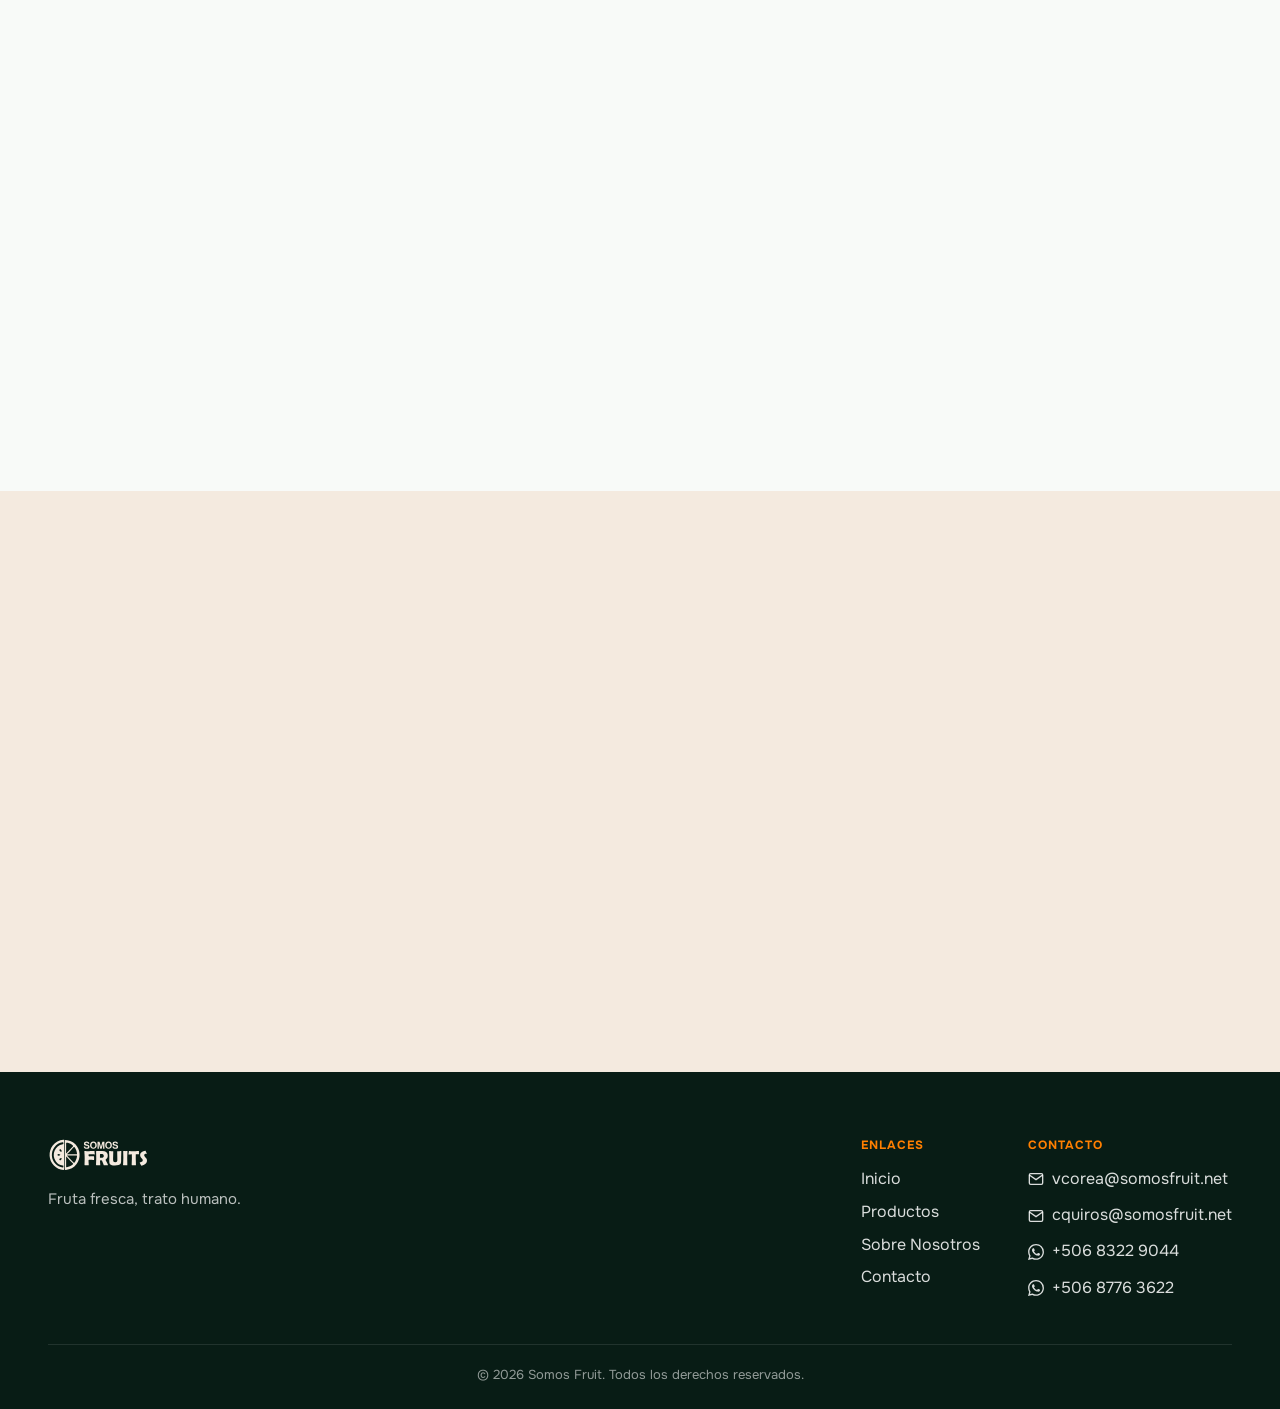
==== commit 7ad3fd5f: "Add SEO metadata and load-performance tweaks, and ship pending editorial updates. Give every page un" ====
--- a/index.html
+++ b/index.html
@@ -5,15 +5,42 @@
     <meta name="viewport" content="width=device-width, initial-scale=1.0" />
     <link rel="icon" type="image/png" href="assets/favicon-somos.png" />
     <link rel="apple-touch-icon" href="assets/favicon-somos.png" />
-    <title>Somos Fruit — Fruta fresca y natural</title>
+    <title>Somos Fruit — Frutas y verduras frescas para restaurantes y hoteles</title>
+    <meta name="description" content="Distribuimos frutas, verduras, hojas, hierbas y productos frescos de productores costarricenses para restaurantes, hoteles y servicios de alimentación." />
+    <link rel="canonical" href="index.html" />
+    <meta name="theme-color" content="#081c15" />
+    <meta property="og:type" content="website" />
+    <meta property="og:locale" content="es_CR" />
+    <meta property="og:site_name" content="Somos Fruit" />
+    <meta property="og:title" content="Somos Fruit — Frutas y verduras frescas para restaurantes y hoteles" />
+    <meta property="og:description" content="Distribuimos frutas, verduras, hojas, hierbas y productos frescos de productores costarricenses para restaurantes, hoteles y servicios de alimentación." />
+    <meta property="og:image" content="assets/6924.jpg" />
+    <meta name="twitter:card" content="summary_large_image" />
+    <meta name="twitter:title" content="Somos Fruit — Frutas y verduras frescas para restaurantes y hoteles" />
+    <meta name="twitter:description" content="Distribuimos frutas, verduras, hojas, hierbas y productos frescos de productores costarricenses para restaurantes, hoteles y servicios de alimentación." />
+    <meta name="twitter:image" content="assets/6924.jpg" />
+    <link rel="preload" as="image" href="assets/6924.jpg" fetchpriority="high" />
     <link rel="preconnect" href="https://fonts.googleapis.com" />
     <link rel="preconnect" href="https://fonts.gstatic.com" crossorigin />
+    <link rel="preconnect" href="https://js.hcaptcha.com" />
+    <link rel="dns-prefetch" href="https://newassets.hcaptcha.com" />
     <link
       href="https://fonts.googleapis.com/css2?family=Onest:wght@400;500;600;700&display=swap"
       rel="stylesheet"
     />
     <link rel="stylesheet" href="styles.css" />
     <script src="https://js.hcaptcha.com/1/api.js" async defer></script>
+    <script type="application/ld+json">
+      {
+        "@context": "https://schema.org",
+        "@type": "Organization",
+        "name": "Somos Fruit",
+        "description": "Distribuimos frutas, verduras, hojas, hierbas y otros productos frescos seleccionados de productores costarricenses.",
+        "email": ["vcorea@somosfruit.net", "cquiros@somosfruit.net"],
+        "telephone": ["+506-8322-9044", "+506-8776-3622"],
+        "areaServed": "CR"
+      }
+    </script>
   </head>
   <body>
     <header class="site-header" id="inicio">
@@ -39,12 +66,12 @@
               </button>
               <ul class="nav__dropdown-menu">
                 <li><a href="productos.html">Todos</a></li>
-                <li><a href="flores-comestibles.html">Flores comestibles</a></li>
+                <li><a href="flores-comestibles.html">Flores Comestibles</a></li>
                 <li><a href="microgreens.html">Microgreens</a></li>
               </ul>
             </li>
-            <li><a href="productos-premium.html">Productos premium</a></li>
-            <li><a href="sobre-nosotros.html">Sobre nosotros</a></li>
+            <li><a href="productos-premium.html">Productos Premium</a></li>
+            <li><a href="sobre-nosotros.html">Sobre Nosotros</a></li>
             <li><a href="contacto.html">Contacto</a></li>
             <li class="nav__links-cta">
               <a href="contacto.html" class="btn btn--hero nav__cta-mobile">Conversemos</a>
@@ -80,6 +107,7 @@
       </section>
     </header>
 
+    <main>
     <section class="values" aria-label="Categorías de producto">
       <div class="values__marquee">
         <div class="values__track">
@@ -340,7 +368,7 @@
               name="telefono"
               required
               autocomplete="tel"
-              placeholder="(555) 123-4567"
+              placeholder="+506 8888 8888"
             />
           </label>
           <label class="field">
@@ -366,6 +394,7 @@
         </form>
       </div>
     </section>
+    </main>
 
     <footer class="footer">
       <div class="footer__inner">
@@ -381,7 +410,7 @@
             <ul class="footer__links">
               <li><a href="#inicio">Inicio</a></li>
               <li><a href="productos.html">Productos</a></li>
-              <li><a href="sobre-nosotros.html">Sobre nosotros</a></li>
+              <li><a href="sobre-nosotros.html">Sobre Nosotros</a></li>
               <li><a href="contacto.html">Contacto</a></li>
             </ul>
           </div>
@@ -419,7 +448,7 @@
       <p class="footer__legal">© <span id="year"></span> Somos Fruit. Todos los derechos reservados.</p>
     </footer>
 
-    <script src="script.js"></script>
+    <script src="script.js" defer></script>
     <script>
       // Home contact form handling
       const homeContactForm = document.getElementById('home-contact-form');
--- a/styles.css
+++ b/styles.css
@@ -185,10 +185,10 @@
 .nav__dropdown-toggle {
   display: inline-flex;
   align-items: center;
-  gap: 0.35rem;
+  gap: 0.2rem;
   background: none;
   border: 0;
-  padding: 0;
+  padding: 0.4rem 0.15rem 0.4rem 0;
   color: rgba(255, 255, 255, 0.92);
   font-family: inherit;
   font-weight: 500;
@@ -203,9 +203,24 @@
 }
 
 .nav__dropdown-caret {
-  font-size: 0.65rem;
-  line-height: 1;
+  display: inline-flex;
+  align-items: center;
+  justify-content: center;
+  width: 1.5rem;
+  height: 1.5rem;
+  margin-right: -0.15rem;
+  font-size: 0;
+  line-height: 0;
   transition: transform 0.25s ease;
+}
+
+.nav__dropdown-caret::after {
+  content: "";
+  width: 0.5rem;
+  height: 0.5rem;
+  border-right: 2px solid currentColor;
+  border-bottom: 2px solid currentColor;
+  transform: rotate(45deg) translateY(-1px);
 }
 
 .nav__dropdown:hover .nav__dropdown-caret,
@@ -605,7 +620,10 @@
 .specialty-detail__text,
 .contact-page__text {
   text-align: justify;
-  hyphens: auto;
+  hyphens: none;
+  -webkit-hyphens: none;
+  overflow-wrap: normal;
+  word-break: normal;
 }
 
 .hero__actions {
@@ -1325,7 +1343,7 @@
 
 /* ——— Contact ——— */
 .contact {
-  background: linear-gradient(180deg, var(--gray-100) 0%, var(--white) 100%);
+  background: #f4eadf;
 }
 
 .contact__inner {
